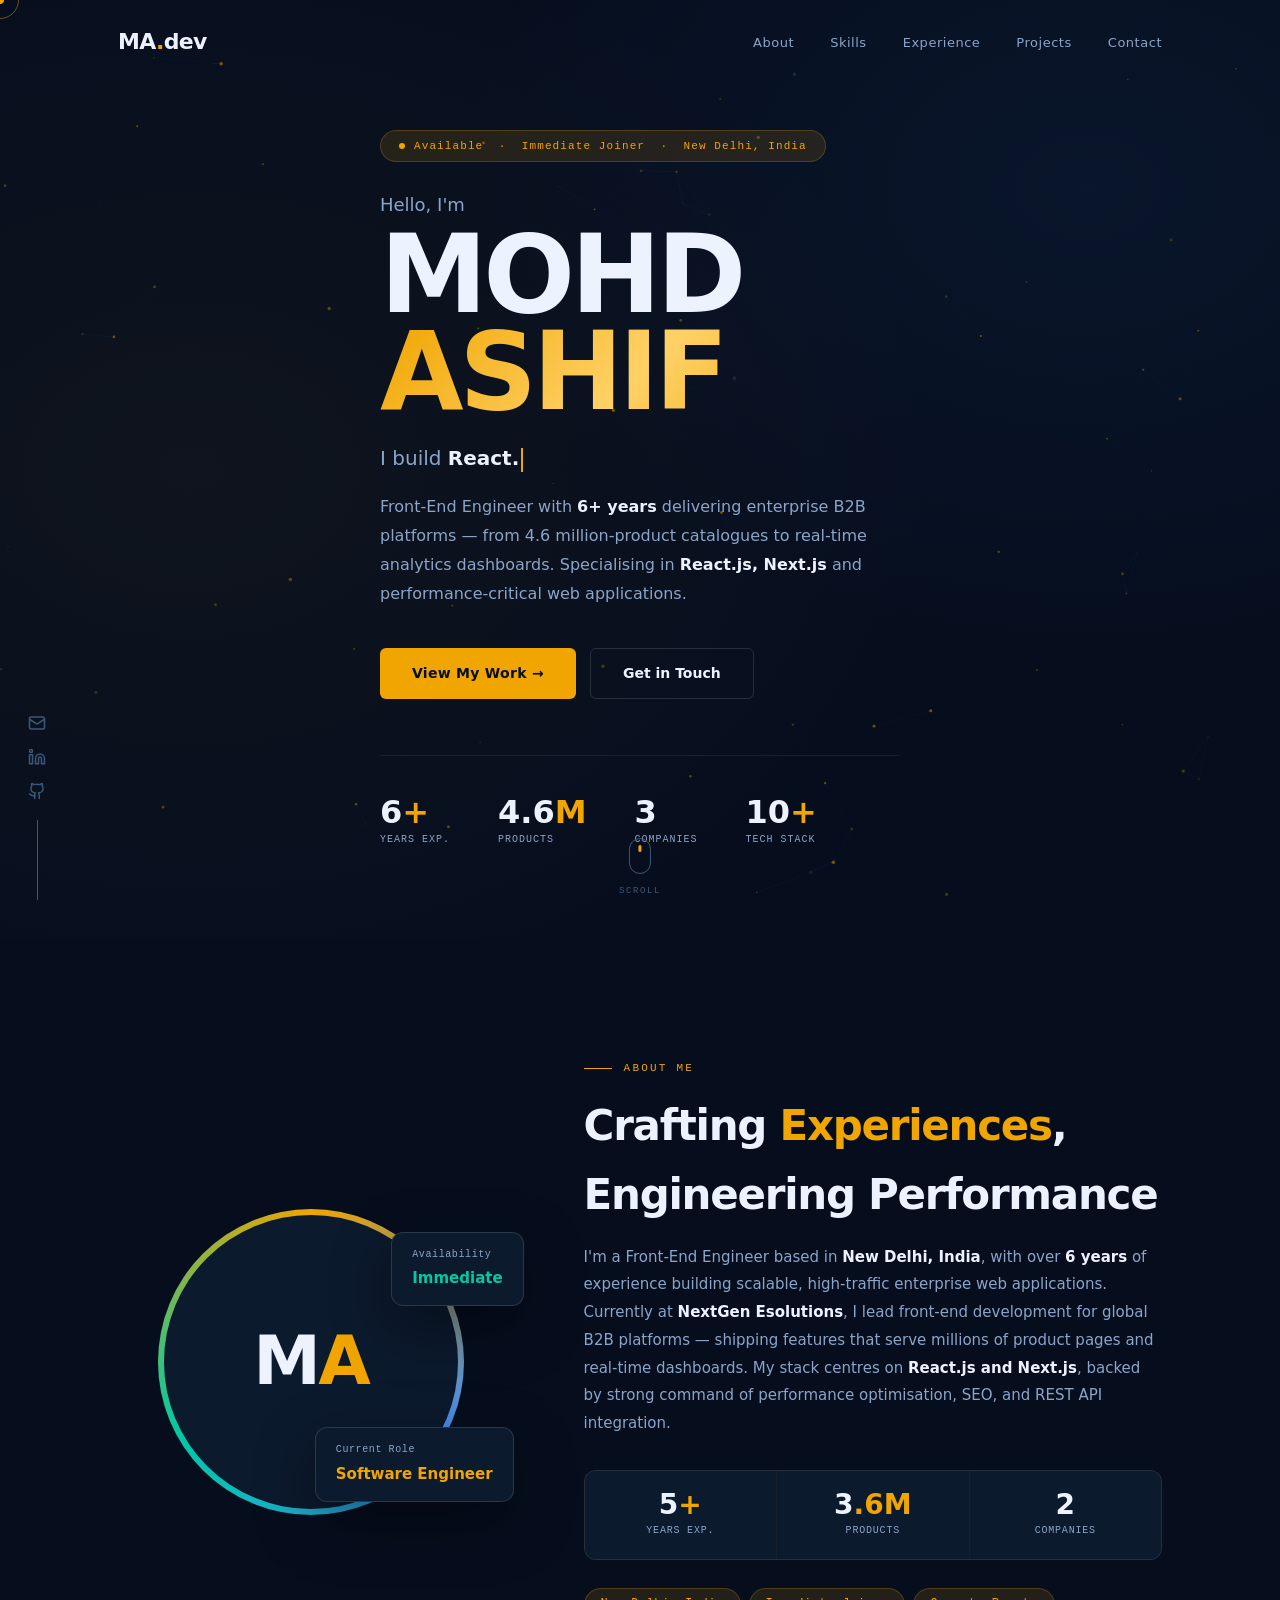
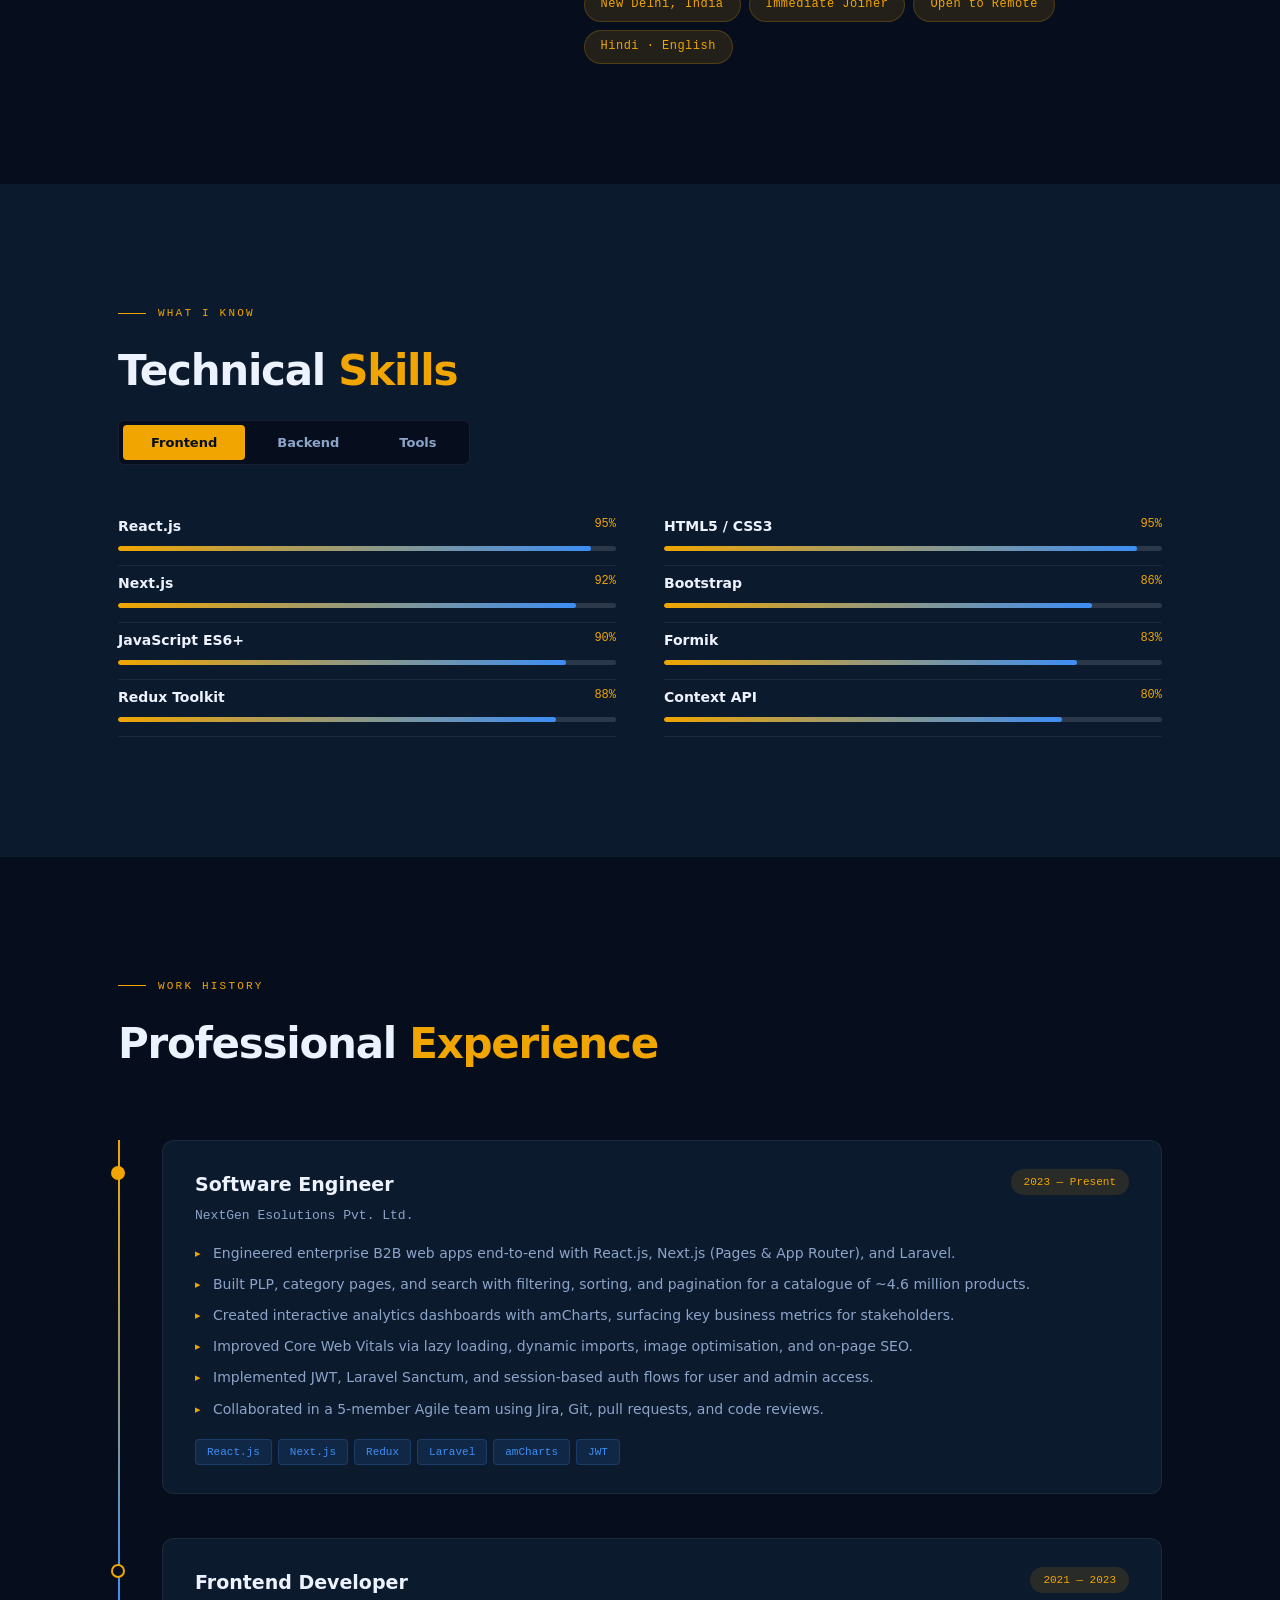
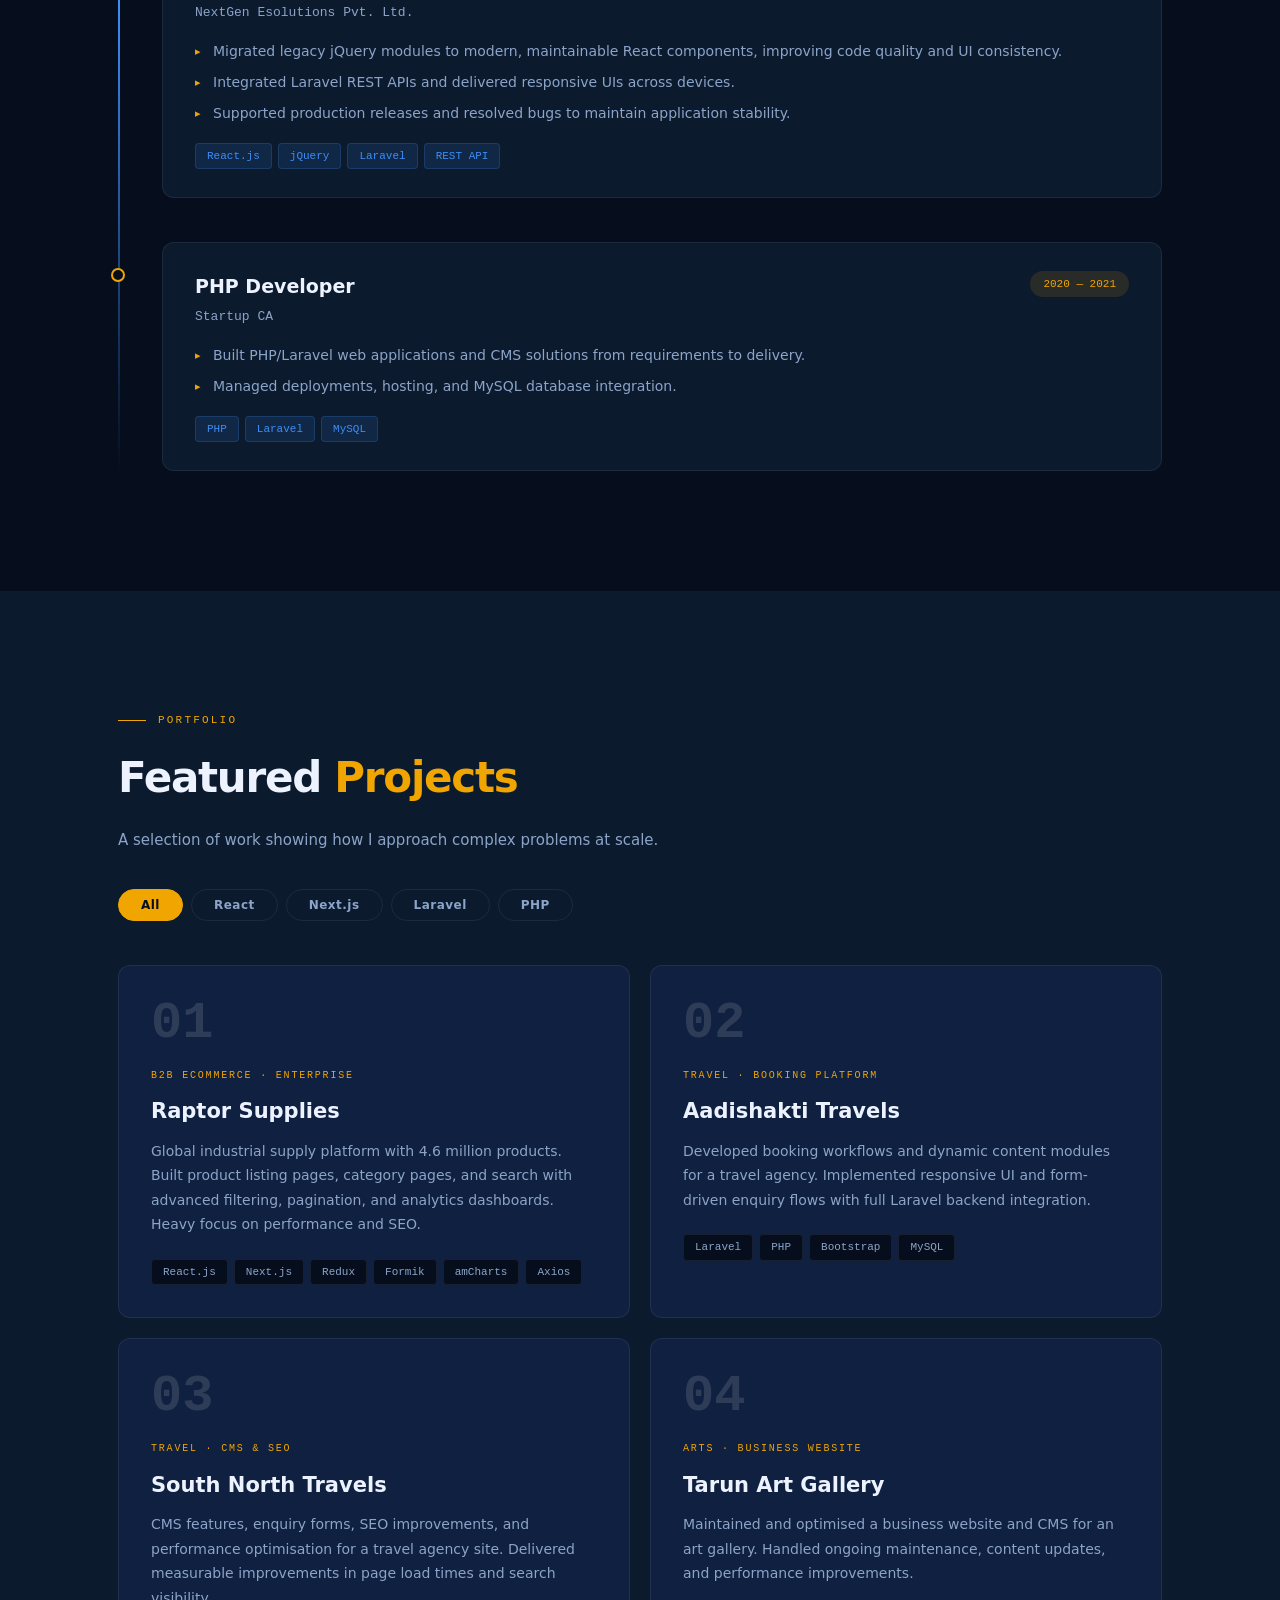
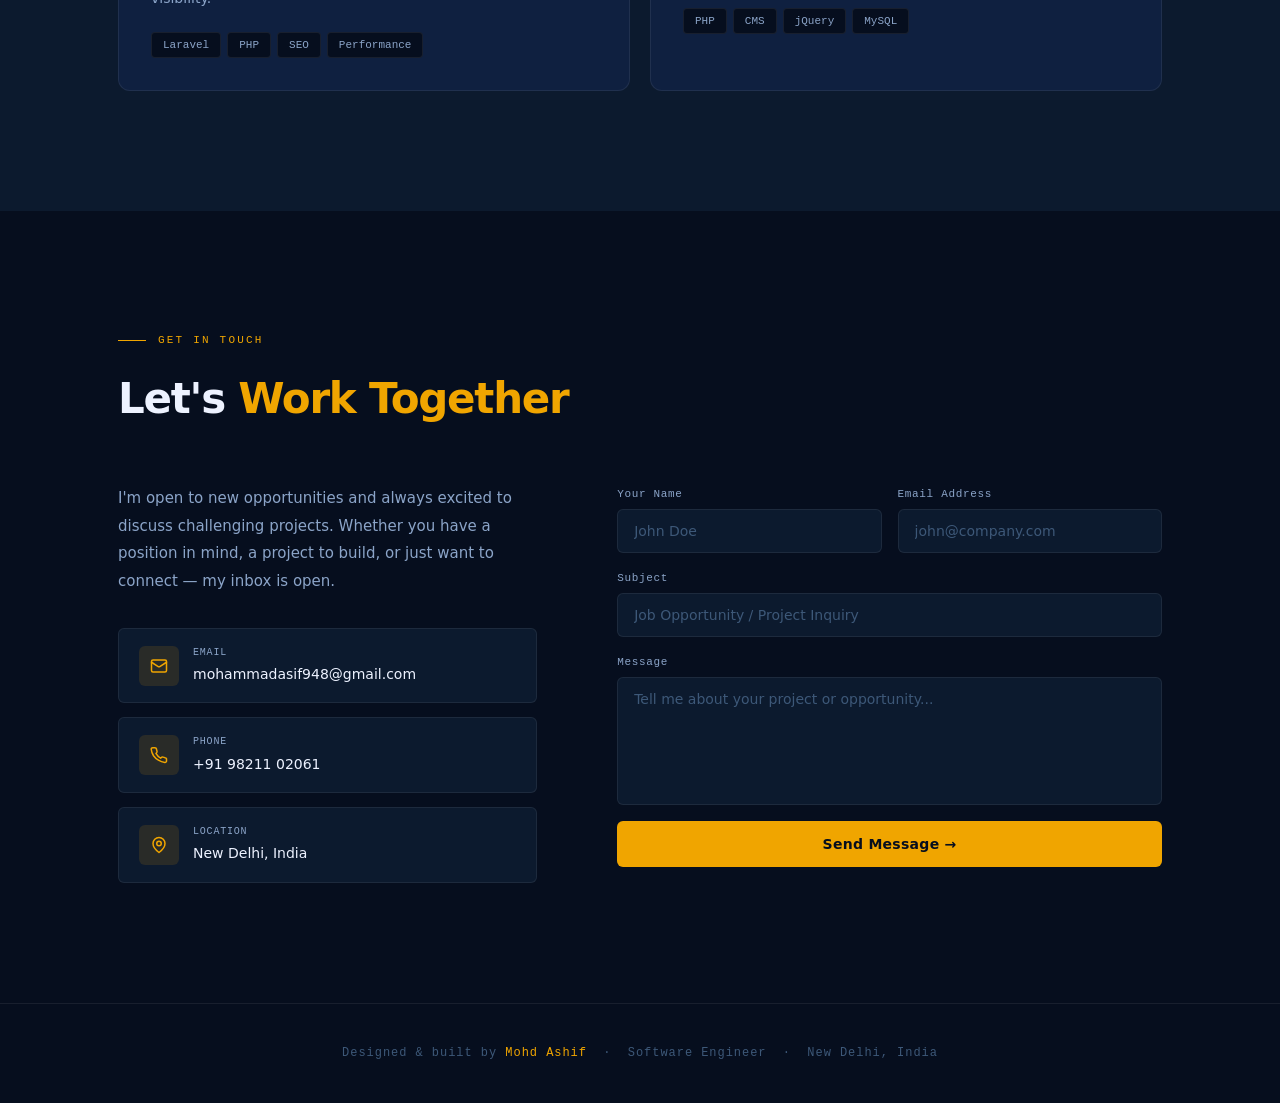
==== index.html @ 0b7b046f "feat: add initial portfolio website structure with sections for hero, about, skills, experience, pro" ====
<!DOCTYPE html>
<html lang="en">
<head>
  <meta charset="UTF-8" />
  <meta name="viewport" content="width=device-width, initial-scale=1.0" />
  <title>Mohd Ashif — Software Engineer</title>
  <meta name="description" content="Mohd Ashif is a Front-End Engineer based in New Delhi, India, with 6+ years of experience building scalable, high-traffic enterprise web applications. Specialising in React.js and Next.js." />
  <link rel="stylesheet" href="assets/css/portfolio.css" />
</head>
<body>

<!-- ── PRELOADER ── -->
<div id="loader">
  <div class="ld-logo">M<em>A</em></div>
  <div class="ld-track"><div class="ld-bar"></div></div>
</div>

<!-- ── CURSOR ── -->
<div id="cur-dot"></div>
<div id="cur-ring"></div>

<!-- ── SCROLL PROGRESS ── -->
<div id="prog"></div>

<!-- ── BACK TO TOP ── -->
<button id="btt" aria-label="Back to top">&#8679;</button>

<!-- ── SOCIAL SIDEBAR ── -->
<div class="sidebar">
  <a href="mailto:mohammadasif948@gmail.com" title="Email">
    <svg width="18" height="18" viewBox="0 0 24 24" fill="none" stroke="currentColor" stroke-width="2" stroke-linecap="round" stroke-linejoin="round"><rect x="2" y="4" width="20" height="16" rx="2"/><path d="m22 7-8.97 5.7a1.94 1.94 0 0 1-2.06 0L2 7"/></svg>
  </a>
  <a href="https://www.linkedin.com/in/mohd-ashif-783567151/" target="_blank" rel="noopener" title="LinkedIn">
    <svg width="18" height="18" viewBox="0 0 24 24" fill="none" stroke="currentColor" stroke-width="2" stroke-linecap="round" stroke-linejoin="round"><path d="M16 8a6 6 0 0 1 6 6v7h-4v-7a2 2 0 0 0-2-2 2 2 0 0 0-2 2v7h-4v-7a6 6 0 0 1 6-6z"/><rect x="2" y="9" width="4" height="12"/><circle cx="4" cy="4" r="2"/></svg>
  </a>
  <a href="https://github.com/mohammad-ashif-cloud" target="_blank" rel="noopener" title="GitHub">
    <svg width="18" height="18" viewBox="0 0 24 24" fill="none" stroke="currentColor" stroke-width="2" stroke-linecap="round" stroke-linejoin="round"><path d="M15 22v-4a4.8 4.8 0 0 0-1-3.5c3 0 6-2 6-5.5.08-1.25-.27-2.48-1-3.5.28-1.15.28-2.35 0-3.5 0 0-1 0-3 1.5-2.64-.5-5.36-.5-8 0C6 2 5 2 5 2c-.3 1.15-.3 2.35 0 3.5A5.403 5.403 0 0 0 4 9c0 3.5 3 5.5 6 5.5-.39.49-.68 1.05-.85 1.65-.17.6-.22 1.23-.15 1.85v4"/><path d="M9 18c-4.51 2-5-2-7-2"/></svg>
  </a>
</div>

<!-- ── HEADER ── -->
<header id="hdr">
  <div class="hdr-in">
    <a href="#" class="logo">MA<em>.</em>dev</a>
    <ul class="nav-list">
      <li><a href="#about">About</a></li>
      <li><a href="#skills">Skills</a></li>
      <li><a href="#exp">Experience</a></li>
      <li><a href="#proj">Projects</a></li>
      <li><a href="#contact">Contact</a></li>
    </ul>
    <button class="burger" id="burger" aria-label="Menu">
      <span></span><span></span><span></span>
    </button>
  </div>
</header>

<!-- ── MOBILE MENU ── -->
<div id="mob">
  <nav>
    <a href="#about">About</a>
    <a href="#skills">Skills</a>
    <a href="#exp">Experience</a>
    <a href="#proj">Projects</a>
    <a href="#contact">Contact</a>
  </nav>
</div>

<!-- ══════════════ HERO ══════════════ -->
<section id="hero">
  <canvas id="canvas"></canvas>
  <div class="hero-gfx"></div>
  <div class="wrap">
    <div class="hero-body">
      <div class="hero-pill reveal"><div class="pill-dot"></div>Available &nbsp;&middot;&nbsp; Immediate Joiner &nbsp;&middot;&nbsp; New Delhi, India</div>
      <p class="hero-hi reveal d1">Hello, I'm</p>
      <h1 class="hero-name reveal d2">
        <span class="f">MOHD</span>
        <span class="l">ASHIF</span>
      </h1>
      <p class="typed-line reveal d3">I build <strong id="typed"></strong><span id="tcursor"></span></p>
      <p class="hero-desc reveal d4">
        Front-End Engineer with <strong>6+ years</strong> delivering enterprise B2B platforms &mdash;
        from 4.6 million-product catalogues to real-time analytics dashboards.
        Specialising in <strong>React.js, Next.js</strong> and performance-critical web applications.
      </p>
      <div class="cta-row reveal d4">
        <a href="#proj" class="btn-p">View My Work &rarr;</a>
        <a href="#contact" class="btn-s">Get in Touch</a>
      </div>
      <div class="hero-nums reveal">
        <div class="hnum"><div class="hnum-n">6<em>+</em></div><div class="hnum-l">Years Exp.</div></div>
        <div class="hnum"><div class="hnum-n">4.6<em>M</em></div><div class="hnum-l">Products</div></div>
        <div class="hnum"><div class="hnum-n">3</div><div class="hnum-l">Companies</div></div>
        <div class="hnum"><div class="hnum-n">10<em>+</em></div><div class="hnum-l">Tech Stack</div></div>
      </div>
    </div>
  </div>
  <div class="scroll-ind"><div class="scroll-mouse"></div><span>Scroll</span></div>
</section>

<!-- ══════════════ ABOUT ══════════════ -->
<section id="about">
  <div class="wrap">
    <div class="about-grid">
      <div class="av-wrap reveal">
        <div class="av-frame">
          <div class="av-spin"></div>
          <div class="av-inner">M<em>A</em></div>
        </div>
        <div class="av-badge">
          <div class="av-badge-l">Current Role</div>
          <div class="av-badge-v">Software Engineer</div>
        </div>
        <div class="av-badge-2" style="top:20px;right:-20px;background:var(--bg-2);border:1px solid var(--border-2);border-radius:var(--r);padding:14px 20px;box-shadow:var(--shadow)">
          <div class="av-badge-l">Availability</div>
          <div class="av-badge-v" style="color:var(--teal)">Immediate</div>
        </div>
      </div>
      <div>
        <div class="tag reveal">About Me</div>
        <h2 class="h2 reveal d1">Crafting <em>Experiences</em>,<br>Engineering Performance</h2>
        <p class="about-text reveal d2">
          I'm a Front-End Engineer based in <strong>New Delhi, India</strong>, with over <strong>6 years</strong>
          of experience building scalable, high-traffic enterprise web applications. Currently at
          <strong>NextGen Esolutions</strong>, I lead front-end development for global B2B platforms &mdash;
          shipping features that serve millions of product pages and real-time dashboards.
          My stack centres on <strong>React.js and Next.js</strong>, backed by strong command of
          performance optimisation, SEO, and REST API integration.
        </p>
        <div class="cnt-grid reveal d3">
          <div class="cnt-cell">
            <div class="cnt-n"><span class="cnt" data-t="6">0</span><em>+</em></div>
            <div class="cnt-l">Years Exp.</div>
          </div>
          <div class="cnt-cell">
            <div class="cnt-n"><span class="cnt" data-t="4">0</span><em>.6M</em></div>
            <div class="cnt-l">Products</div>
          </div>
          <div class="cnt-cell">
            <div class="cnt-n"><span class="cnt" data-t="3">0</span></div>
            <div class="cnt-l">Companies</div>
          </div>
        </div>
        <div class="about-chips reveal d4">
          <span class="chip">New Delhi, India</span>
          <span class="chip">Immediate Joiner</span>
          <span class="chip">Open to Remote</span>
          <span class="chip">Hindi &middot; English</span>
        </div>
      </div>
    </div>
  </div>
</section>

<!-- ══════════════ SKILLS ══════════════ -->
<section id="skills">
  <div class="wrap">
    <div class="tag reveal">What I Know</div>
    <h2 class="h2 reveal d1">Technical <em>Skills</em></h2>
    <div class="tab-row reveal d2">
      <button class="tbtn on" data-tab="fe">Frontend</button>
      <button class="tbtn" data-tab="be">Backend</button>
      <button class="tbtn" data-tab="tl">Tools</button>
    </div>

    <div class="tpane on" id="pfe">
      <div class="sk-grid">
        <div>
          <div class="sk-item" data-lv="95"><div class="sk-top"><span class="sk-name">React.js</span><span class="sk-pct">95%</span></div><div class="bar-track"><div class="bar-fill"></div></div></div>
          <div class="sk-item" data-lv="92"><div class="sk-top"><span class="sk-name">Next.js</span><span class="sk-pct">92%</span></div><div class="bar-track"><div class="bar-fill"></div></div></div>
          <div class="sk-item" data-lv="90"><div class="sk-top"><span class="sk-name">JavaScript ES6+</span><span class="sk-pct">90%</span></div><div class="bar-track"><div class="bar-fill"></div></div></div>
          <div class="sk-item" data-lv="88"><div class="sk-top"><span class="sk-name">Redux Toolkit</span><span class="sk-pct">88%</span></div><div class="bar-track"><div class="bar-fill"></div></div></div>
        </div>
        <div>
          <div class="sk-item" data-lv="95"><div class="sk-top"><span class="sk-name">HTML5 / CSS3</span><span class="sk-pct">95%</span></div><div class="bar-track"><div class="bar-fill"></div></div></div>
          <div class="sk-item" data-lv="86"><div class="sk-top"><span class="sk-name">Bootstrap</span><span class="sk-pct">86%</span></div><div class="bar-track"><div class="bar-fill"></div></div></div>
          <div class="sk-item" data-lv="83"><div class="sk-top"><span class="sk-name">Formik</span><span class="sk-pct">83%</span></div><div class="bar-track"><div class="bar-fill"></div></div></div>
          <div class="sk-item" data-lv="80"><div class="sk-top"><span class="sk-name">Context API</span><span class="sk-pct">80%</span></div><div class="bar-track"><div class="bar-fill"></div></div></div>
        </div>
      </div>
    </div>

    <div class="tpane" id="pbe">
      <div class="sk-grid">
        <div>
          <div class="sk-item" data-lv="85"><div class="sk-top"><span class="sk-name">Laravel</span><span class="sk-pct">85%</span></div><div class="bar-track"><div class="bar-fill"></div></div></div>
          <div class="sk-item" data-lv="80"><div class="sk-top"><span class="sk-name">PHP</span><span class="sk-pct">80%</span></div><div class="bar-track"><div class="bar-fill"></div></div></div>
          <div class="sk-item" data-lv="90"><div class="sk-top"><span class="sk-name">REST APIs / Axios</span><span class="sk-pct">90%</span></div><div class="bar-track"><div class="bar-fill"></div></div></div>
        </div>
        <div>
          <div class="sk-item" data-lv="78"><div class="sk-top"><span class="sk-name">MySQL</span><span class="sk-pct">78%</span></div><div class="bar-track"><div class="bar-fill"></div></div></div>
          <div class="sk-item" data-lv="83"><div class="sk-top"><span class="sk-name">JWT / Laravel Sanctum</span><span class="sk-pct">83%</span></div><div class="bar-track"><div class="bar-fill"></div></div></div>
          <div class="sk-item" data-lv="76"><div class="sk-top"><span class="sk-name">amCharts</span><span class="sk-pct">76%</span></div><div class="bar-track"><div class="bar-fill"></div></div></div>
        </div>
      </div>
    </div>

    <div class="tpane" id="ptl">
      <div class="tool-wrap">
        <div class="tool-chip"><div class="td g"></div>Git &amp; GitHub</div>
        <div class="tool-chip"><div class="td b"></div>Jira</div>
        <div class="tool-chip"><div class="td t"></div>Postman</div>
        <div class="tool-chip"><div class="td g"></div>npm</div>
        <div class="tool-chip"><div class="td b"></div>VS Code</div>
        <div class="tool-chip"><div class="td t"></div>Agile / Scrum</div>
        <div class="tool-chip"><div class="td g"></div>Code Reviews</div>
        <div class="tool-chip"><div class="td b"></div>Core Web Vitals</div>
        <div class="tool-chip"><div class="td t"></div>SEO Optimisation</div>
        <div class="tool-chip"><div class="td g"></div>Lazy Loading</div>
        <div class="tool-chip"><div class="td b"></div>Image Optimisation</div>
        <div class="tool-chip"><div class="td t"></div>Cross-browser Testing</div>
      </div>
    </div>
  </div>
</section>

<!-- ══════════════ EXPERIENCE ══════════════ -->
<section id="exp">
  <div class="wrap">
    <div class="tag reveal">Work History</div>
    <h2 class="h2 reveal d1">Professional <em>Experience</em></h2>
    <div style="height:48px"></div>
    <div class="tl">
      <div class="tl-item reveal">
        <div class="tl-dot live"></div>
        <div class="tl-card">
          <div class="tl-head">
            <div class="tl-role">Software Engineer</div>
            <div class="tl-when">2023 &mdash; Present</div>
          </div>
          <div class="tl-co">NextGen Esolutions Pvt. Ltd.</div>
          <ul class="tl-pts">
            <li>Engineered enterprise B2B web apps end-to-end with React.js, Next.js (Pages &amp; App Router), and Laravel.</li>
            <li>Built PLP, category pages, and search with filtering, sorting, and pagination for a catalogue of ~4.6 million products.</li>
            <li>Created interactive analytics dashboards with amCharts, surfacing key business metrics for stakeholders.</li>
            <li>Improved Core Web Vitals via lazy loading, dynamic imports, image optimisation, and on-page SEO.</li>
            <li>Implemented JWT, Laravel Sanctum, and session-based auth flows for user and admin access.</li>
            <li>Collaborated in a 5-member Agile team using Jira, Git, pull requests, and code reviews.</li>
          </ul>
          <div class="tl-tags">
            <span class="tl-tag">React.js</span><span class="tl-tag">Next.js</span>
            <span class="tl-tag">Redux</span><span class="tl-tag">Laravel</span>
            <span class="tl-tag">amCharts</span><span class="tl-tag">JWT</span>
          </div>
        </div>
      </div>
      <div class="tl-item reveal d1">
        <div class="tl-dot"></div>
        <div class="tl-card">
          <div class="tl-head">
            <div class="tl-role">Frontend Developer</div>
            <div class="tl-when">2021 &mdash; 2023</div>
          </div>
          <div class="tl-co">NextGen Esolutions Pvt. Ltd.</div>
          <ul class="tl-pts">
            <li>Migrated legacy jQuery modules to modern, maintainable React components, improving code quality and UI consistency.</li>
            <li>Integrated Laravel REST APIs and delivered responsive UIs across devices.</li>
            <li>Supported production releases and resolved bugs to maintain application stability.</li>
          </ul>
          <div class="tl-tags">
            <span class="tl-tag">React.js</span><span class="tl-tag">jQuery</span>
            <span class="tl-tag">Laravel</span><span class="tl-tag">REST API</span>
          </div>
        </div>
      </div>
      <div class="tl-item reveal d2">
        <div class="tl-dot"></div>
        <div class="tl-card">
          <div class="tl-head">
            <div class="tl-role">PHP Developer</div>
            <div class="tl-when">2020 &mdash; 2021</div>
          </div>
          <div class="tl-co">Startup CA</div>
          <ul class="tl-pts">
            <li>Built PHP/Laravel web applications and CMS solutions from requirements to delivery.</li>
            <li>Managed deployments, hosting, and MySQL database integration.</li>
          </ul>
          <div class="tl-tags">
            <span class="tl-tag">PHP</span><span class="tl-tag">Laravel</span><span class="tl-tag">MySQL</span>
          </div>
        </div>
      </div>
    </div>
  </div>
</section>

<!-- ══════════════ PROJECTS ══════════════ -->
<section id="proj">
  <div class="wrap">
    <div class="tag reveal">Portfolio</div>
    <h2 class="h2 reveal d1">Featured <em>Projects</em></h2>
    <p class="sub reveal d2" style="margin-bottom:36px">A selection of work showing how I approach complex problems at scale.</p>
    <div class="filter-row reveal d2">
      <button class="fbtn on" data-f="all">All</button>
      <button class="fbtn" data-f="react">React</button>
      <button class="fbtn" data-f="nextjs">Next.js</button>
      <button class="fbtn" data-f="laravel">Laravel</button>
      <button class="fbtn" data-f="php">PHP</button>
    </div>
    <div class="proj-grid">
      <div class="pcard tilt reveal" data-tags="react nextjs redux">
        <div class="p-num">01</div>
        <div class="p-cat">B2B eCommerce &middot; Enterprise</div>
        <h3 class="p-name">Raptor Supplies</h3>
        <p class="p-desc">Global industrial supply platform with 4.6 million products. Built product listing pages, category pages, and search with advanced filtering, pagination, and analytics dashboards. Heavy focus on performance and SEO.</p>
        <div class="p-tags">
          <span class="p-tag">React.js</span><span class="p-tag">Next.js</span>
          <span class="p-tag">Redux</span><span class="p-tag">Formik</span>
          <span class="p-tag">amCharts</span><span class="p-tag">Axios</span>
        </div>
      </div>
      <div class="pcard tilt reveal d1" data-tags="laravel php">
        <div class="p-num">02</div>
        <div class="p-cat">Travel &middot; Booking Platform</div>
        <h3 class="p-name">Aadishakti Travels</h3>
        <p class="p-desc">Developed booking workflows and dynamic content modules for a travel agency. Implemented responsive UI and form-driven enquiry flows with full Laravel backend integration.</p>
        <div class="p-tags">
          <span class="p-tag">Laravel</span><span class="p-tag">PHP</span>
          <span class="p-tag">Bootstrap</span><span class="p-tag">MySQL</span>
        </div>
      </div>
      <div class="pcard tilt reveal d2" data-tags="laravel php">
        <div class="p-num">03</div>
        <div class="p-cat">Travel &middot; CMS &amp; SEO</div>
        <h3 class="p-name">South North Travels</h3>
        <p class="p-desc">CMS features, enquiry forms, SEO improvements, and performance optimisation for a travel agency site. Delivered measurable improvements in page load times and search visibility.</p>
        <div class="p-tags">
          <span class="p-tag">Laravel</span><span class="p-tag">PHP</span>
          <span class="p-tag">SEO</span><span class="p-tag">Performance</span>
        </div>
      </div>
      <div class="pcard tilt reveal d3" data-tags="php">
        <div class="p-num">04</div>
        <div class="p-cat">Arts &middot; Business Website</div>
        <h3 class="p-name">Tarun Art Gallery</h3>
        <p class="p-desc">Maintained and optimised a business website and CMS for an art gallery. Handled ongoing maintenance, content updates, and performance improvements.</p>
        <div class="p-tags">
          <span class="p-tag">PHP</span><span class="p-tag">CMS</span>
          <span class="p-tag">jQuery</span><span class="p-tag">MySQL</span>
        </div>
      </div>
    </div>
  </div>
</section>

<!-- ══════════════ CONTACT ══════════════ -->
<section id="contact">
  <div class="wrap">
    <div class="tag reveal">Get in Touch</div>
    <h2 class="h2 reveal d1">Let's <em>Work Together</em></h2>
    <div class="con-grid">
      <div>
        <p class="con-intro reveal d2">
          I'm open to new opportunities and always excited to discuss challenging projects.
          Whether you have a position in mind, a project to build, or just want to connect &mdash;
          my inbox is open.
        </p>
        <div class="con-links reveal d3">
          <a href="mailto:mohammadasif948@gmail.com" class="con-link">
            <div class="con-icon">
              <svg width="18" height="18" viewBox="0 0 24 24" fill="none" stroke="currentColor" stroke-width="2" stroke-linecap="round" stroke-linejoin="round"><rect x="2" y="4" width="20" height="16" rx="2"/><path d="m22 7-8.97 5.7a1.94 1.94 0 0 1-2.06 0L2 7"/></svg>
            </div>
            <div><div class="con-lbl">Email</div><div class="con-val">mohammadasif948@gmail.com</div></div>
          </a>
          <a href="tel:+919821102061" class="con-link">
            <div class="con-icon">
              <svg width="18" height="18" viewBox="0 0 24 24" fill="none" stroke="currentColor" stroke-width="2" stroke-linecap="round" stroke-linejoin="round"><path d="M22 16.92v3a2 2 0 0 1-2.18 2 19.79 19.79 0 0 1-8.63-3.07A19.5 19.5 0 0 1 4.69 13a19.79 19.79 0 0 1-3.07-8.67A2 2 0 0 1 3.6 2.18h3a2 2 0 0 1 2 1.72 12.84 12.84 0 0 0 .7 2.81 2 2 0 0 1-.45 2.11L7.91 9.91a16 16 0 0 0 6.29 6.29l.91-.91a2 2 0 0 1 2.11-.45 12.84 12.84 0 0 0 2.81.7A2 2 0 0 1 22 16.92z"/></svg>
            </div>
            <div><div class="con-lbl">Phone</div><div class="con-val">+91 98211 02061</div></div>
          </a>
          <div class="con-link">
            <div class="con-icon">
              <svg width="18" height="18" viewBox="0 0 24 24" fill="none" stroke="currentColor" stroke-width="2" stroke-linecap="round" stroke-linejoin="round"><path d="M20 10c0 6-8 12-8 12s-8-6-8-12a8 8 0 0 1 16 0Z"/><circle cx="12" cy="10" r="3"/></svg>
            </div>
            <div><div class="con-lbl">Location</div><div class="con-val">New Delhi, India</div></div>
          </div>
        </div>
      </div>
      <div class="reveal d2">
        <form class="form" id="cform">
          <div class="form-row">
            <div class="fld"><label>Your Name</label><input type="text" placeholder="John Doe" required /></div>
            <div class="fld"><label>Email Address</label><input type="email" placeholder="john@company.com" required /></div>
          </div>
          <div class="fld"><label>Subject</label><input type="text" placeholder="Job Opportunity / Project Inquiry" required /></div>
          <div class="fld"><label>Message</label><textarea placeholder="Tell me about your project or opportunity..." required></textarea></div>
          <button type="submit" class="form-btn">Send Message &rarr;</button>
        </form>
        <div class="form-ok" id="fok">
          &#10003;&nbsp; Message received! I'll get back to you within 24 hours.
        </div>
      </div>
    </div>
  </div>
</section>

<!-- ── FOOTER ── -->
<footer>
  <div class="wrap">
    <p class="foot">Designed &amp; built by <em>Mohd Ashif</em> &nbsp;&middot;&nbsp; Software Engineer &nbsp;&middot;&nbsp; New Delhi, India</p>
  </div>
</footer>

<script src="assets/js/portfolio.js"></script>

</body>
</html>
---- assets/css/portfolio.css ----
/* ══════════════════════════════════════
    TOKENS
══════════════════════════════════════ */
:root {
    --bg:        #060E1E;
    --bg-2:      #0C1A2E;
    --bg-3:      #0F2040;
    --text:      #EDF2FF;
    --text-2:    #8BA4C8;
    --text-3:    #3D5878;
    --gold:      #F0A500;
    --gold-d:    rgba(240,165,0,.12);
    --gold-g:    rgba(240,165,0,.25);
    --blue:      #3D8EF5;
    --blue-d:    rgba(61,142,245,.12);
    --teal:      #00C9A7;
    --border:    rgba(255,255,255,.07);
    --border-2:  rgba(255,255,255,.13);
    --shadow:    0 20px 60px rgba(0,0,0,.45);
    --font:      'Segoe UI',system-ui,-apple-system,sans-serif;
    --mono:      'Cascadia Code','Consolas','Courier New',monospace;
    --r:         12px;
    --r-s:       6px;
    --ease:      cubic-bezier(.4,0,.2,1);
}

/* ══════════════════════════════════════
    RESET
══════════════════════════════════════ */
*,*::before,*::after{box-sizing:border-box;margin:0;padding:0}
html{scroll-behavior:smooth;overflow-x:hidden}
body{background:var(--bg);color:var(--text);font-family:var(--font);font-size:16px;line-height:1.65;overflow-x:hidden;cursor:none;-webkit-font-smoothing:antialiased}
a{color:inherit;text-decoration:none}
button{cursor:none;border:none;background:none;font-family:inherit}
ul{list-style:none}

/* ══════════════════════════════════════
    CUSTOM CURSOR
══════════════════════════════════════ */
#cur-dot{
    position:fixed;top:0;left:0;width:8px;height:8px;
    background:var(--gold);border-radius:50%;pointer-events:none;
    z-index:9999;transform:translate(-50%,-50%);
    transition:transform .1s,background .25s,width .25s,height .25s;
}
#cur-ring{
    position:fixed;top:0;left:0;width:38px;height:38px;
    border:1.5px solid rgba(240,165,0,.45);border-radius:50%;
    pointer-events:none;z-index:9998;transform:translate(-50%,-50%);
}
#cur-dot.hov{transform:translate(-50%,-50%) scale(2.2);background:var(--blue)}
#cur-ring.hov{width:58px;height:58px;border-color:rgba(61,142,245,.35)}

/* ══════════════════════════════════════
    SCROLL PROGRESS
══════════════════════════════════════ */
#prog{
    position:fixed;top:0;left:0;height:3px;width:0%;
    background:linear-gradient(90deg,var(--gold),var(--blue),var(--teal));
    z-index:2000;transition:width .08s linear;
}

/* ══════════════════════════════════════
    PRELOADER
══════════════════════════════════════ */
#loader{
    position:fixed;inset:0;background:var(--bg);z-index:10000;
    display:flex;flex-direction:column;align-items:center;justify-content:center;gap:28px;
    transition:opacity .6s var(--ease),visibility .6s;
}
#loader.out{opacity:0;visibility:hidden}
.ld-logo{font-size:64px;font-weight:900;letter-spacing:-.04em}
.ld-logo em{color:var(--gold);font-style:normal}
.ld-track{width:200px;height:2px;background:var(--border-2);border-radius:2px;overflow:hidden}
.ld-bar{height:100%;width:0%;background:linear-gradient(90deg,var(--gold),var(--blue));animation:ldbar 1.6s var(--ease) forwards}
@keyframes ldbar{0%{width:0}60%{width:68%}100%{width:100%}}

/* ══════════════════════════════════════
    HEADER
══════════════════════════════════════ */
#hdr{
    position:fixed;inset:0 0 auto;z-index:1000;
    transition:background .3s,border-color .3s,padding .3s;
}
#hdr.stuck .hdr-in{
    background:rgba(6,14,30,.92);backdrop-filter:blur(20px);
    border-bottom:1px solid var(--border);padding-top:14px;padding-bottom:14px;
}
.hdr-in{
    max-width:1140px;margin:0 auto;
    display:flex;align-items:center;justify-content:space-between;
    padding:24px 48px;transition:padding .3s var(--ease);
}
.logo{font-size:22px;font-weight:900;letter-spacing:-.03em}
.logo em{color:var(--gold);font-style:normal}
.nav-list{display:flex;gap:36px}
.nav-list a{
    font-size:13px;color:var(--text-2);letter-spacing:.04em;font-weight:500;
    position:relative;transition:color .2s;
}
.nav-list a::after{
    content:'';position:absolute;bottom:-4px;left:0;
    width:0;height:1px;background:var(--gold);transition:width .3s;
}
.nav-list a:hover,.nav-list a.on{color:var(--gold)}
.nav-list a:hover::after,.nav-list a.on::after{width:100%}
.burger{display:none;flex-direction:column;gap:5px;padding:4px;z-index:1001}
.burger span{display:block;width:24px;height:2px;background:var(--text);border-radius:2px;transition:transform .3s var(--ease),opacity .2s}
.burger.x span:nth-child(1){transform:translateY(7px) rotate(45deg)}
.burger.x span:nth-child(2){opacity:0}
.burger.x span:nth-child(3){transform:translateY(-7px) rotate(-45deg)}

/* ══════════════════════════════════════
    MOBILE MENU
══════════════════════════════════════ */
#mob{
    position:fixed;inset:0;background:rgba(6,14,30,.97);backdrop-filter:blur(20px);
    z-index:999;display:flex;align-items:center;justify-content:center;
    opacity:0;visibility:hidden;transition:opacity .35s var(--ease),visibility .35s;
}
#mob.on{opacity:1;visibility:visible}
#mob nav{display:flex;flex-direction:column;align-items:center;gap:36px}
#mob nav a{font-size:34px;font-weight:800;color:var(--text-2);transition:color .2s}
#mob nav a:hover{color:var(--gold)}

/* ══════════════════════════════════════
    LAYOUT HELPERS
══════════════════════════════════════ */
.wrap{max-width:1140px;margin:0 auto;padding:0 48px}
.tag{
    font-family:var(--mono);font-size:11px;color:var(--gold);
    letter-spacing:.2em;text-transform:uppercase;
    display:flex;align-items:center;gap:12px;margin-bottom:14px;
}
.tag::before{content:'';display:block;width:28px;height:1px;background:var(--gold);flex-shrink:0}
.h2{font-size:clamp(28px,4vw,42px);font-weight:900;letter-spacing:-.03em;margin-bottom:14px}
.h2 em{color:var(--gold);font-style:normal}
.sub{font-size:15px;color:var(--text-2);max-width:560px;line-height:1.75}
.reveal{opacity:0;transform:translateY(30px);transition:opacity .7s var(--ease),transform .7s var(--ease)}
.reveal.d1{transition-delay:.1s}.reveal.d2{transition-delay:.2s}
.reveal.d3{transition-delay:.3s}.reveal.d4{transition-delay:.4s}
.reveal.in{opacity:1;transform:none}

/* ══════════════════════════════════════
    SOCIAL SIDEBAR
══════════════════════════════════════ */
.sidebar{
    position:fixed;left:28px;bottom:0;z-index:200;
    display:flex;flex-direction:column;align-items:center;gap:16px;
}
.sidebar a{color:var(--text-3);transition:color .2s,transform .2s;display:flex}
.sidebar a:hover{color:var(--gold);transform:translateY(-3px)}
.sidebar::after{content:'';display:block;width:1px;height:80px;background:var(--text-3);margin-top:4px}

/* ══════════════════════════════════════
    HERO
══════════════════════════════════════ */
#hero{min-height:100vh;position:relative;display:flex;align-items:center;overflow:hidden}
#canvas{position:absolute;inset:0;z-index:0}
.hero-gfx{
    position:absolute;inset:0;z-index:1;
    background:
    radial-gradient(ellipse 60% 60% at 15% 50%,rgba(240,165,0,.04),transparent),
    radial-gradient(ellipse 50% 50% at 85% 20%,rgba(61,142,245,.06),transparent);
}
.hero-body{position:relative;z-index:2;padding:130px 0 90px}
.hero-pill{
    display:inline-flex;align-items:center;gap:9px;
    padding:6px 18px;background:var(--gold-d);
    border:1px solid rgba(240,165,0,.22);border-radius:50px;
    font-family:var(--mono);font-size:11px;color:var(--gold);letter-spacing:.1em;
    margin-bottom:28px;
}
.pill-dot{width:6px;height:6px;background:var(--gold);border-radius:50%;animation:pdot 2s infinite}
@keyframes pdot{0%,100%{opacity:1;transform:scale(1)}50%{opacity:.4;transform:scale(.7)}}
.hero-hi{font-size:18px;color:var(--text-2);margin-bottom:6px}
.hero-name{
    font-size:clamp(54px,9vw,108px);font-weight:900;
    letter-spacing:-.04em;line-height:.9;margin-bottom:22px;
}
.hero-name .f{display:block;color:var(--text)}
.hero-name .l{
    display:block;
    background:linear-gradient(135deg,var(--gold) 0%,#FFD166 50%,#F0A500 100%);
    -webkit-background-clip:text;-webkit-text-fill-color:transparent;background-clip:text;
}
.typed-line{font-size:20px;color:var(--text-2);margin-bottom:18px;min-height:32px}
.typed-line strong{color:var(--text);font-weight:700}
#tcursor{display:inline-block;width:2px;height:24px;background:var(--gold);vertical-align:middle;margin-left:2px;animation:blink 1s step-end infinite}
@keyframes blink{0%,100%{opacity:1}50%{opacity:0}}
.hero-desc{font-size:16px;color:var(--text-2);max-width:520px;line-height:1.8;margin-bottom:40px}
.hero-desc strong{color:var(--text);font-weight:600}
.cta-row{display:flex;gap:14px;flex-wrap:wrap;margin-bottom:56px}
.btn-p{
    display:inline-flex;align-items:center;gap:8px;padding:14px 32px;
    background:var(--gold);color:#060E1E;font-weight:700;font-size:14px;
    border-radius:var(--r-s);letter-spacing:.02em;transition:background .2s,transform .2s,box-shadow .2s;
}
.btn-p:hover{background:#FFD166;transform:translateY(-3px);box-shadow:0 12px 32px var(--gold-g)}
.btn-s{
    display:inline-flex;align-items:center;gap:8px;padding:13px 32px;
    border:1.5px solid var(--border-2);color:var(--text);font-weight:600;font-size:14px;
    border-radius:var(--r-s);transition:border-color .2s,color .2s,transform .2s;
}
.btn-s:hover{border-color:var(--gold);color:var(--gold);transform:translateY(-3px)}
.hero-nums{display:flex;gap:48px;padding-top:40px;border-top:1px solid var(--border)}
.hnum{display:flex;flex-direction:column;gap:4px}
.hnum-n{font-size:32px;font-weight:900;color:var(--text);line-height:1}
.hnum-n em{color:var(--gold);font-style:normal}
.hnum-l{font-family:var(--mono);font-size:10px;color:var(--text-2);letter-spacing:.1em;text-transform:uppercase}
.scroll-ind{
    position:absolute;bottom:40px;left:50%;transform:translateX(-50%);
    display:flex;flex-direction:column;align-items:center;gap:10px;z-index:2;
}
.scroll-mouse{
    width:22px;height:36px;border:1.5px solid var(--text-3);border-radius:11px;position:relative;
}
.scroll-mouse::after{
    content:'';position:absolute;top:6px;left:50%;transform:translateX(-50%);
    width:3px;height:7px;background:var(--gold);border-radius:2px;
    animation:mscroll 1.6s ease infinite;
}
@keyframes mscroll{0%{top:6px;opacity:1}100%{top:18px;opacity:0}}
.scroll-ind span{font-family:var(--mono);font-size:9px;color:var(--text-3);letter-spacing:.18em;text-transform:uppercase}

/* ══════════════════════════════════════
    ABOUT
══════════════════════════════════════ */
#about{padding:120px 0}
.about-grid{display:grid;grid-template-columns:1fr 1.5fr;gap:80px;align-items:center}
.av-wrap{position:relative;display:flex;justify-content:center}
.av-frame{width:300px;height:300px;border-radius:50%;position:relative}
.av-spin{
    position:absolute;inset:-3px;border-radius:50%;
    background:conic-gradient(var(--gold),var(--blue),var(--teal),var(--gold));
    animation:spin 5s linear infinite;
}
@keyframes spin{to{transform:rotate(360deg)}}
.av-inner{
    position:absolute;inset:3px;border-radius:50%;background:var(--bg-2);
    display:flex;align-items:center;justify-content:center;
    font-size:68px;font-weight:900;letter-spacing:-.04em;overflow:hidden;
}
.av-inner em{color:var(--gold);font-style:normal}
.av-badge{
    position:absolute;bottom:10px;right:-10px;
    background:var(--bg-2);border:1px solid var(--border-2);
    border-radius:var(--r);padding:14px 20px;box-shadow:var(--shadow);
}
.av-badge-l{font-family:var(--mono);font-size:10px;color:var(--text-2);letter-spacing:.06em;margin-bottom:3px}
.av-badge-v{font-size:15px;font-weight:700;color:var(--gold)}
.av-badge-2{
    position:absolute;top:20px;right:-20px;
    background:var(--bg-2);border:1px solid var(--border-2);
    border-radius:var(--r);padding:14px 20px;box-shadow:var(--shadow);
}
.about-text{font-size:15px;color:var(--text-2);line-height:1.85;margin-bottom:32px}
.about-text strong{color:var(--text);font-weight:600}
.cnt-grid{display:grid;grid-template-columns:repeat(3,1fr);gap:1px;background:var(--border);border:1px solid var(--border);border-radius:var(--r);overflow:hidden;margin-bottom:28px}
.cnt-cell{background:var(--bg-2);padding:20px;text-align:center}
.cnt-n{font-size:28px;font-weight:900;color:var(--text);line-height:1;margin-bottom:4px}
.cnt-n em{color:var(--gold);font-style:normal}
.cnt-l{font-family:var(--mono);font-size:10px;color:var(--text-2);letter-spacing:.08em;text-transform:uppercase}
.about-chips{display:flex;flex-wrap:wrap;gap:8px}
.chip{
    padding:6px 16px;background:var(--gold-d);
    border:1px solid rgba(240,165,0,.22);border-radius:50px;
    color:var(--gold);font-size:12px;font-family:var(--mono);letter-spacing:.04em;
}

/* ══════════════════════════════════════
    SKILLS
══════════════════════════════════════ */
#skills{padding:120px 0;background:var(--bg-2)}
.tab-row{
    display:flex;gap:4px;background:var(--bg);border:1px solid var(--border);
    border-radius:var(--r-s);padding:4px;width:fit-content;margin-bottom:44px;
}
.tbtn{
    padding:10px 28px;border-radius:4px;font-size:13px;font-weight:600;
    color:var(--text-2);transition:background .2s,color .2s;cursor:none;
}
.tbtn.on{background:var(--gold);color:#060E1E}
.tbtn:not(.on):hover{color:var(--text)}
.tpane{display:none}.tpane.on{display:block}
.sk-grid{display:grid;grid-template-columns:1fr 1fr;gap:12px 48px}
.sk-item{padding:6px 0 14px;border-bottom:1px solid var(--border)}
.sk-top{display:flex;justify-content:space-between;margin-bottom:8px}
.sk-name{font-size:14px;font-weight:600;color:var(--text)}
.sk-pct{font-family:var(--mono);font-size:12px;color:var(--gold)}
.bar-track{height:5px;background:var(--border-2);border-radius:5px;overflow:hidden}
.bar-fill{height:100%;width:0%;background:linear-gradient(90deg,var(--gold),var(--blue));border-radius:5px;transition:width 1.3s var(--ease)}
.tool-wrap{display:flex;flex-wrap:wrap;gap:10px}
.tool-chip{
    display:flex;align-items:center;gap:9px;
    padding:11px 20px;background:var(--bg-3);border:1px solid var(--border);
    border-radius:var(--r-s);font-size:13px;color:var(--text-2);font-weight:500;
    transition:border-color .2s,color .2s,transform .2s;
}
.tool-chip:hover{border-color:var(--gold);color:var(--gold);transform:translateY(-2px)}
.td{width:7px;height:7px;border-radius:50%;flex-shrink:0}
.td.g{background:var(--gold)}.td.b{background:var(--blue)}.td.t{background:var(--teal)}

/* ══════════════════════════════════════
    EXPERIENCE
══════════════════════════════════════ */
#exp{padding:120px 0}
.tl{position:relative;padding-left:44px}
.tl::before{
    content:'';position:absolute;left:0;top:0;bottom:0;
    width:2px;background:linear-gradient(to bottom,var(--gold),var(--blue),rgba(61,142,245,0));
}
.tl-item{position:relative;margin-bottom:44px}
.tl-item:last-child{margin-bottom:0}
.tl-dot{
    position:absolute;left:-51px;top:26px;
    width:14px;height:14px;border-radius:50%;background:var(--bg);border:2px solid var(--gold);z-index:1;
}
.tl-dot.live{background:var(--gold);animation:live 2s infinite}
@keyframes live{0%,100%{box-shadow:0 0 0 0 var(--gold-g)}60%{box-shadow:0 0 0 9px transparent}}
.tl-card{
    background:var(--bg-2);border:1px solid var(--border);border-radius:var(--r);
    padding:28px 32px;position:relative;overflow:hidden;
    transition:border-color .25s,transform .25s;
}
.tl-card::before{
    content:'';position:absolute;top:0;left:0;width:3px;height:100%;
    background:linear-gradient(var(--gold),var(--blue));opacity:0;transition:opacity .3s;
}
.tl-card:hover{border-color:var(--border-2);transform:translateX(8px)}
.tl-card:hover::before{opacity:1}
.tl-head{display:flex;justify-content:space-between;align-items:flex-start;flex-wrap:wrap;gap:8px;margin-bottom:4px}
.tl-role{font-size:19px;font-weight:800;color:var(--text)}
.tl-when{
    font-family:var(--mono);font-size:11px;color:var(--gold);
    padding:4px 13px;background:var(--gold-d);border-radius:50px;white-space:nowrap;
}
.tl-co{font-family:var(--mono);font-size:13px;color:var(--text-2);margin-bottom:16px}
.tl-pts{display:flex;flex-direction:column;gap:8px;margin-bottom:18px}
.tl-pts li{font-size:14px;color:var(--text-2);padding-left:18px;position:relative;line-height:1.65}
.tl-pts li::before{content:'▸';position:absolute;left:0;color:var(--gold);font-size:11px;top:3px}
.tl-tags{display:flex;flex-wrap:wrap;gap:6px}
.tl-tag{
    font-family:var(--mono);font-size:11px;padding:3px 11px;
    background:var(--blue-d);border:1px solid rgba(61,142,245,.2);color:var(--blue);border-radius:4px;
}

/* ══════════════════════════════════════
    PROJECTS
══════════════════════════════════════ */
#proj{padding:120px 0;background:var(--bg-2)}
.filter-row{display:flex;gap:8px;flex-wrap:wrap;margin-bottom:44px}
.fbtn{
    padding:8px 22px;border:1px solid var(--border);border-radius:50px;
    font-size:12px;font-weight:600;color:var(--text-2);letter-spacing:.04em;
    transition:background .2s,border-color .2s,color .2s;cursor:none;
}
.fbtn.on,.fbtn:hover{background:var(--gold);border-color:var(--gold);color:#060E1E}
.proj-grid{display:grid;grid-template-columns:repeat(2,1fr);gap:20px}
.pcard{
    background:var(--bg-3);border:1px solid var(--border);border-radius:var(--r);
    padding:32px;position:relative;overflow:hidden;
    transform-style:preserve-3d;transition:box-shadow .3s,border-color .3s;
}
.pcard::after{
    content:'';position:absolute;inset:0;
    background:linear-gradient(135deg,rgba(240,165,0,.03),transparent,rgba(61,142,245,.03));
    opacity:0;transition:opacity .3s;
}
.pcard:hover{box-shadow:0 24px 48px rgba(0,0,0,.45),0 0 0 1px rgba(240,165,0,.12)}
.pcard:hover::after{opacity:1}
.pcard.hide{display:none}
.p-num{
    font-size:52px;font-weight:900;color:var(--border-2);line-height:1;
    margin-bottom:18px;transition:color .3s;font-family:var(--mono);
}
.pcard:hover .p-num{color:rgba(240,165,0,.1)}
.p-cat{font-family:var(--mono);font-size:10px;color:var(--gold);letter-spacing:.18em;text-transform:uppercase;margin-bottom:10px}
.p-name{font-size:21px;font-weight:800;color:var(--text);margin-bottom:10px}
.p-desc{font-size:14px;color:var(--text-2);line-height:1.75;margin-bottom:22px}
.p-tags{display:flex;flex-wrap:wrap;gap:6px}
.p-tag{font-family:var(--mono);font-size:11px;padding:3px 11px;background:var(--bg);border:1px solid var(--border);color:var(--text-2);border-radius:4px}
/* Shine sweep on hover */
.pcard::before{
    content:'';position:absolute;top:0;left:-100%;width:60%;height:100%;
    background:linear-gradient(105deg,transparent,rgba(255,255,255,.04),transparent);
    transition:left .5s ease;z-index:1;
}
.pcard:hover::before{left:130%}

/* ══════════════════════════════════════
    CONTACT
══════════════════════════════════════ */
#contact{padding:120px 0}
.con-grid{display:grid;grid-template-columns:1fr 1.3fr;gap:80px;margin-top:52px}
.con-intro{font-size:15px;color:var(--text-2);line-height:1.85;margin-bottom:32px}
.con-links{display:flex;flex-direction:column;gap:14px}
.con-link{
    display:flex;align-items:center;gap:14px;
    padding:16px 20px;background:var(--bg-2);border:1px solid var(--border);
    border-radius:var(--r-s);transition:border-color .2s,transform .2s;
}
.con-link:hover{border-color:var(--gold);transform:translateX(6px)}
.con-icon{
    width:40px;height:40px;background:var(--gold-d);border-radius:var(--r-s);
    display:flex;align-items:center;justify-content:center;color:var(--gold);flex-shrink:0;
}
.con-lbl{font-family:var(--mono);font-size:10px;color:var(--text-2);letter-spacing:.08em;text-transform:uppercase;margin-bottom:2px}
.con-val{font-size:14px;color:var(--text);font-weight:500}
.form{display:flex;flex-direction:column;gap:16px}
.form-row{display:grid;grid-template-columns:1fr 1fr;gap:16px}
.fld{display:flex;flex-direction:column;gap:6px}
.fld label{font-family:var(--mono);font-size:11px;color:var(--text-2);letter-spacing:.06em}
.fld input,.fld textarea{
    background:var(--bg-2);border:1px solid var(--border);border-radius:var(--r-s);
    padding:13px 16px;color:var(--text);font-family:var(--font);font-size:14px;
    outline:none;resize:none;transition:border-color .2s,box-shadow .2s;
}
.fld input:focus,.fld textarea:focus{border-color:var(--gold);box-shadow:0 0 0 3px var(--gold-d)}
.fld textarea{height:128px}
.fld input::placeholder,.fld textarea::placeholder{color:var(--text-3)}
.form-btn{
    display:flex;align-items:center;justify-content:center;gap:10px;
    padding:15px 32px;background:var(--gold);color:#060E1E;
    font-weight:700;font-size:14px;border-radius:var(--r-s);
    transition:background .2s,box-shadow .2s;width:100%;letter-spacing:.02em;cursor:none;
}
.form-btn:hover{background:#FFD166;box-shadow:0 8px 24px var(--gold-g)}
.form-ok{
    display:none;text-align:center;padding:32px;
    background:var(--bg-2);border:1px solid rgba(0,201,167,.3);
    border-radius:var(--r);color:var(--teal);font-weight:600;font-size:15px;line-height:1.7;
}

/* ══════════════════════════════════════
    FOOTER
══════════════════════════════════════ */
footer{padding:40px 0;border-top:1px solid var(--border);text-align:center}
.foot{font-family:var(--mono);font-size:12px;color:var(--text-3);letter-spacing:.08em}
.foot em{color:var(--gold);font-style:normal}

/* ══════════════════════════════════════
    BACK TO TOP
══════════════════════════════════════ */
#btt{
    position:fixed;bottom:32px;right:32px;
    width:46px;height:46px;background:var(--gold);color:#060E1E;
    border-radius:var(--r-s);display:flex;align-items:center;justify-content:center;
    font-size:20px;font-weight:800;z-index:500;
    opacity:0;visibility:hidden;transform:translateY(12px);
    transition:opacity .3s,visibility .3s,transform .3s,background .2s;cursor:none;
}
#btt.show{opacity:1;visibility:visible;transform:none}
#btt:hover{background:#FFD166;transform:translateY(-3px)}

/* ══════════════════════════════════════
    RESPONSIVE
══════════════════════════════════════ */
@media(max-width:960px){
    .wrap{padding:0 24px}
    .hdr-in{padding:16px 24px}
    .nav-list{display:none}
    .burger{display:flex}
    .about-grid{grid-template-columns:1fr;gap:52px}
    .av-frame{width:230px;height:230px}
    .av-inner{font-size:56px}
    .av-badge-2{display:none}
    .sk-grid{grid-template-columns:1fr}
    .proj-grid{grid-template-columns:1fr}
    .con-grid{grid-template-columns:1fr;gap:48px}
    .form-row{grid-template-columns:1fr}
    .sidebar{display:none}
    .hero-nums{gap:28px;flex-wrap:wrap}
}
@media(max-width:600px){
    .hero-name{font-size:54px}
    .cta-row{flex-direction:column}
    .btn-p,.btn-s{justify-content:center}
    #about,#skills,#exp,#proj,#contact{padding:80px 0}
}
@media(prefers-reduced-motion:reduce){
    *,*::before,*::after{animation:none!important;transition:none!important}
}
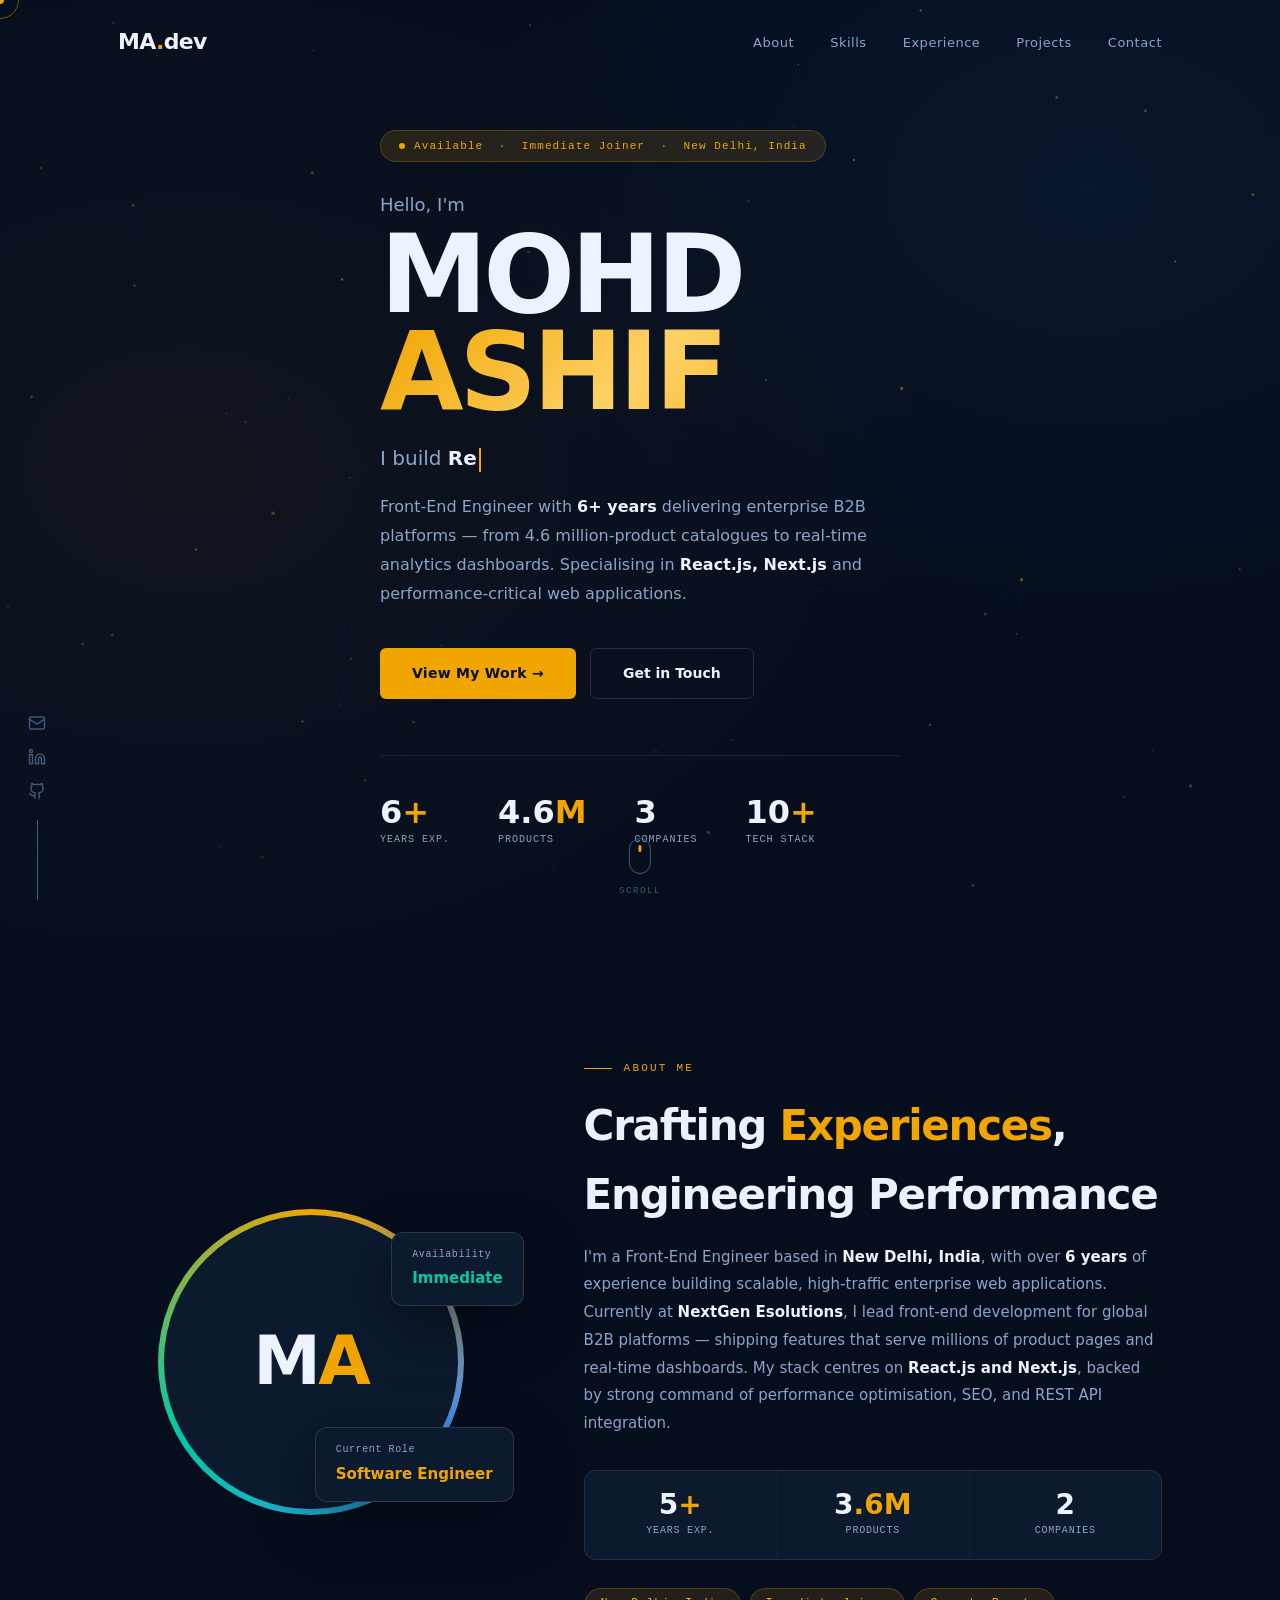
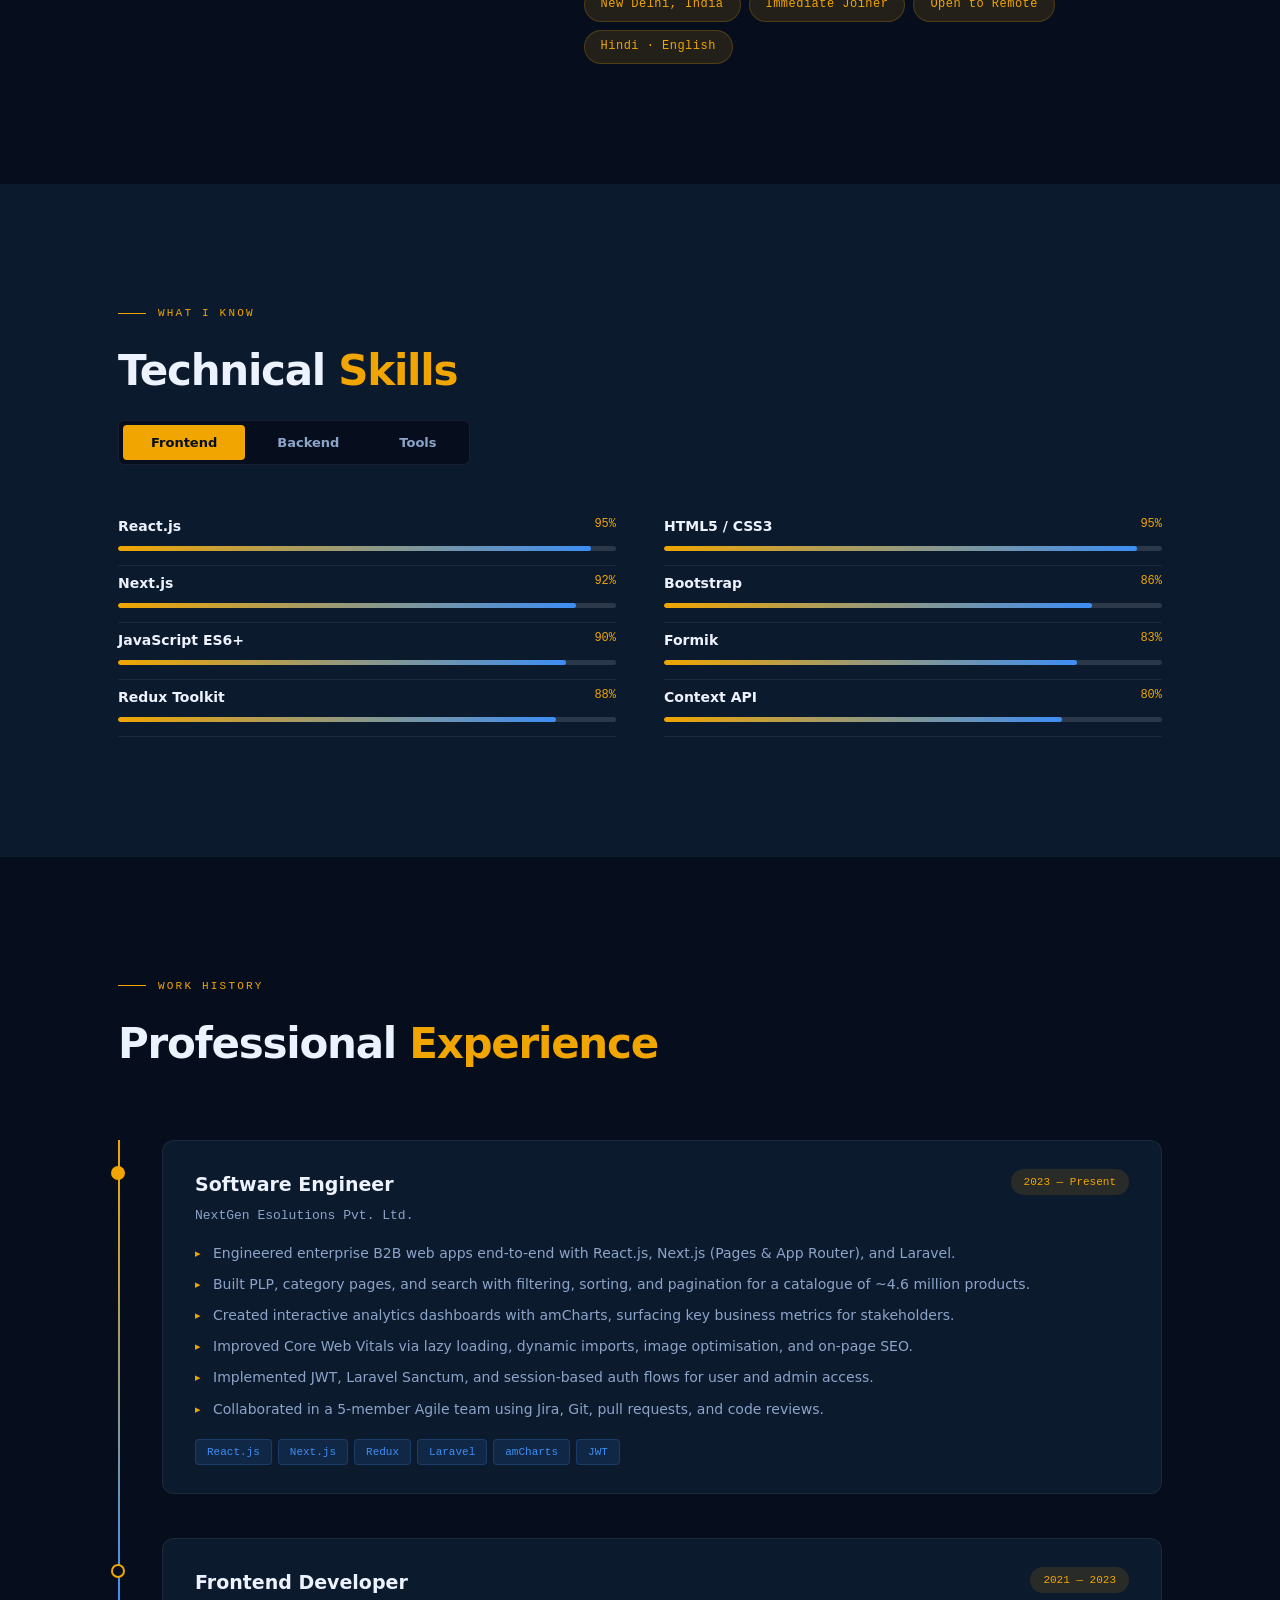
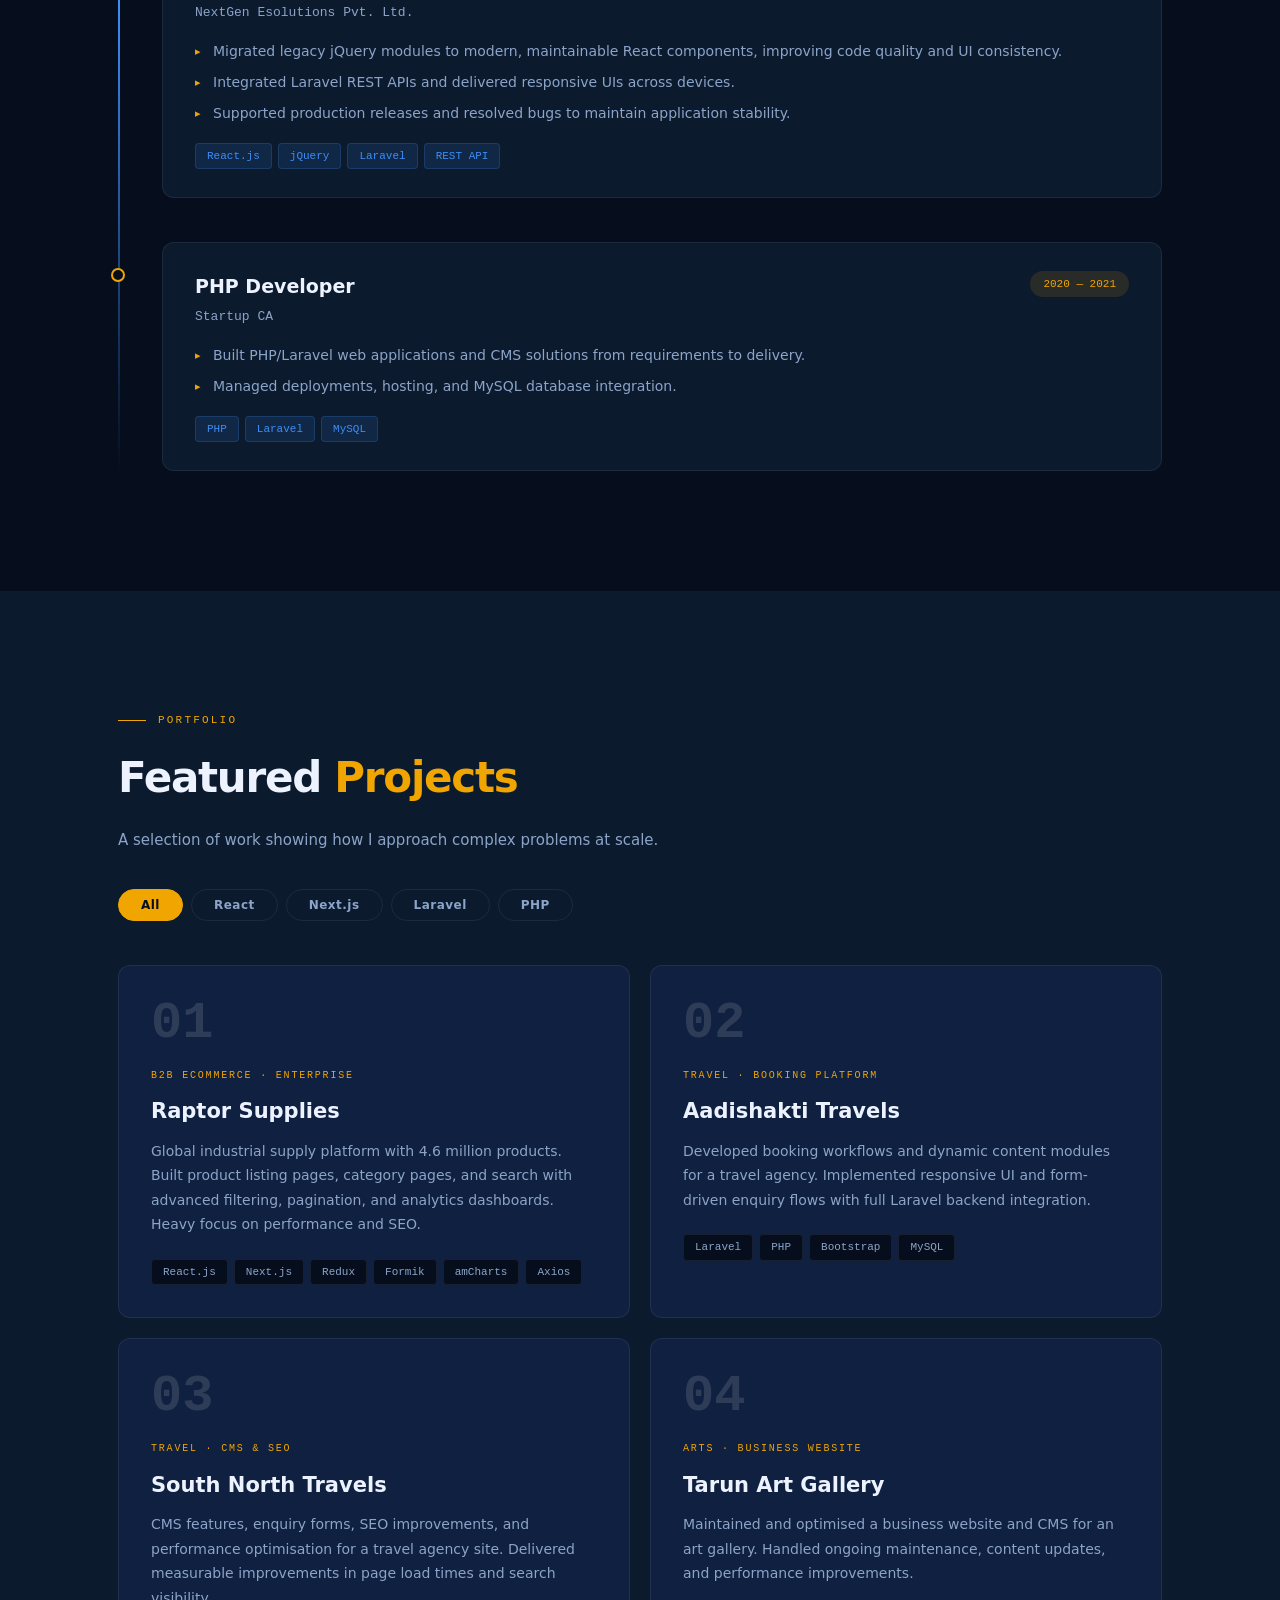
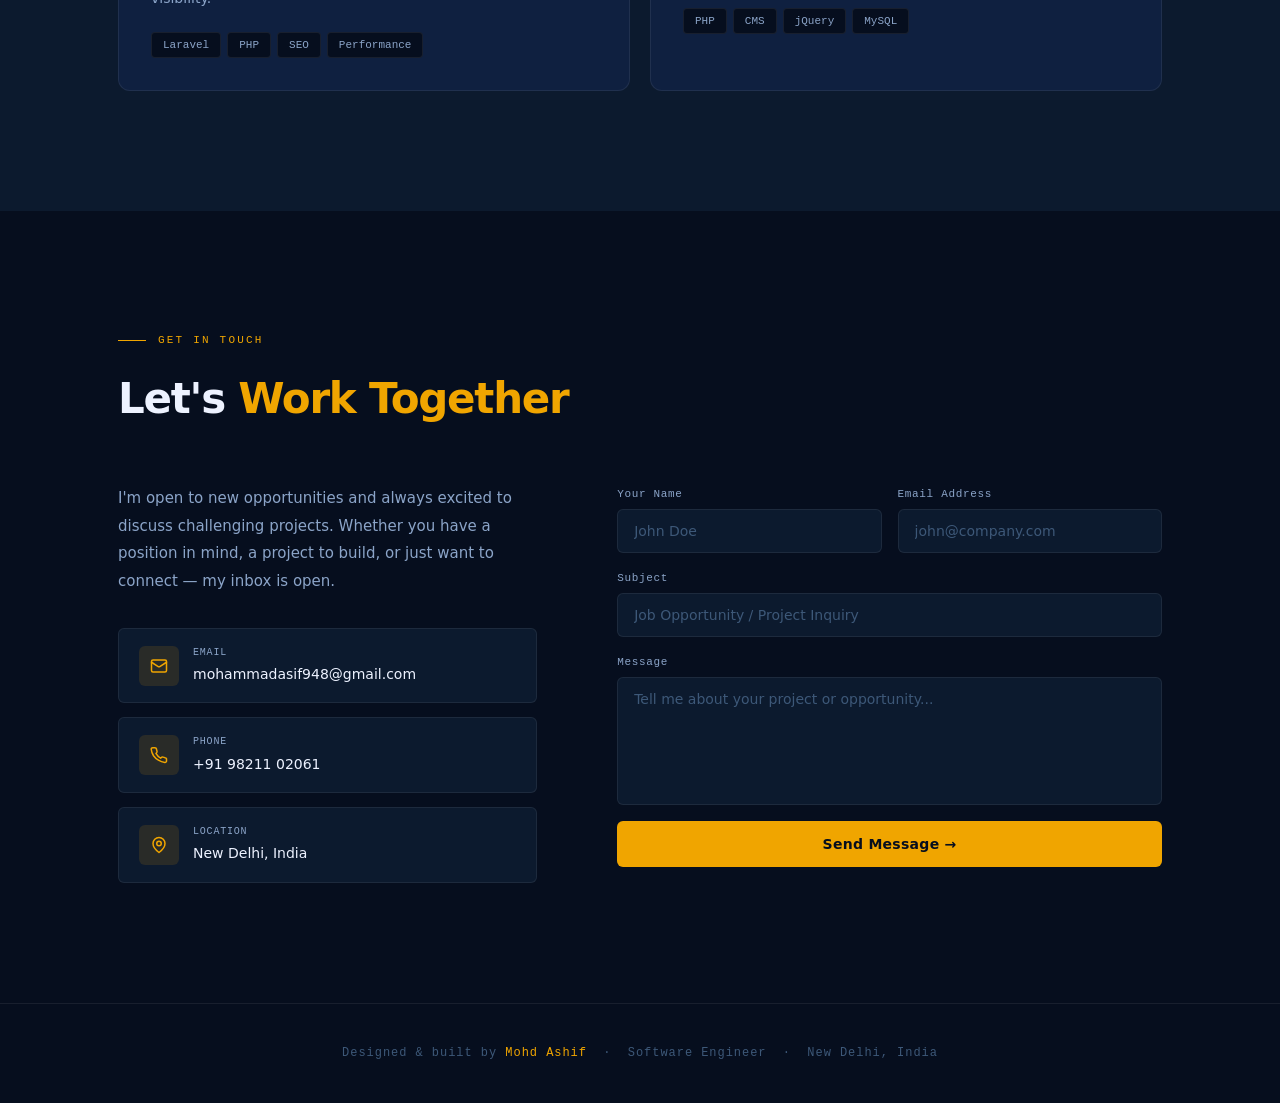
==== commit 4a201f6b: "feat: enhance contact form with async submission and improved user feedback" ====
--- a/index.html
+++ b/index.html
@@ -380,12 +380,12 @@
       <div class="reveal d2">
         <form class="form" id="cform">
           <div class="form-row">
-            <div class="fld"><label>Your Name</label><input type="text" placeholder="John Doe" required /></div>
-            <div class="fld"><label>Email Address</label><input type="email" placeholder="john@company.com" required /></div>
-          </div>
-          <div class="fld"><label>Subject</label><input type="text" placeholder="Job Opportunity / Project Inquiry" required /></div>
-          <div class="fld"><label>Message</label><textarea placeholder="Tell me about your project or opportunity..." required></textarea></div>
-          <button type="submit" class="form-btn">Send Message &rarr;</button>
+            <div class="fld"><label>Your Name</label><input type="text" name="name" placeholder="John Doe" required /></div>
+            <div class="fld"><label>Email Address</label><input type="email" name="email" placeholder="john@company.com" required /></div>
+          </div>
+          <div class="fld"><label>Subject</label><input type="text" name="subject" placeholder="Job Opportunity / Project Inquiry" required /></div>
+          <div class="fld"><label>Message</label><textarea name="message" placeholder="Tell me about your project or opportunity..." required></textarea></div>
+          <button type="submit" class="form-btn" id="form-btn">Send Message &rarr;</button>
         </form>
         <div class="form-ok" id="fok">
           &#10003;&nbsp; Message received! I'll get back to you within 24 hours.
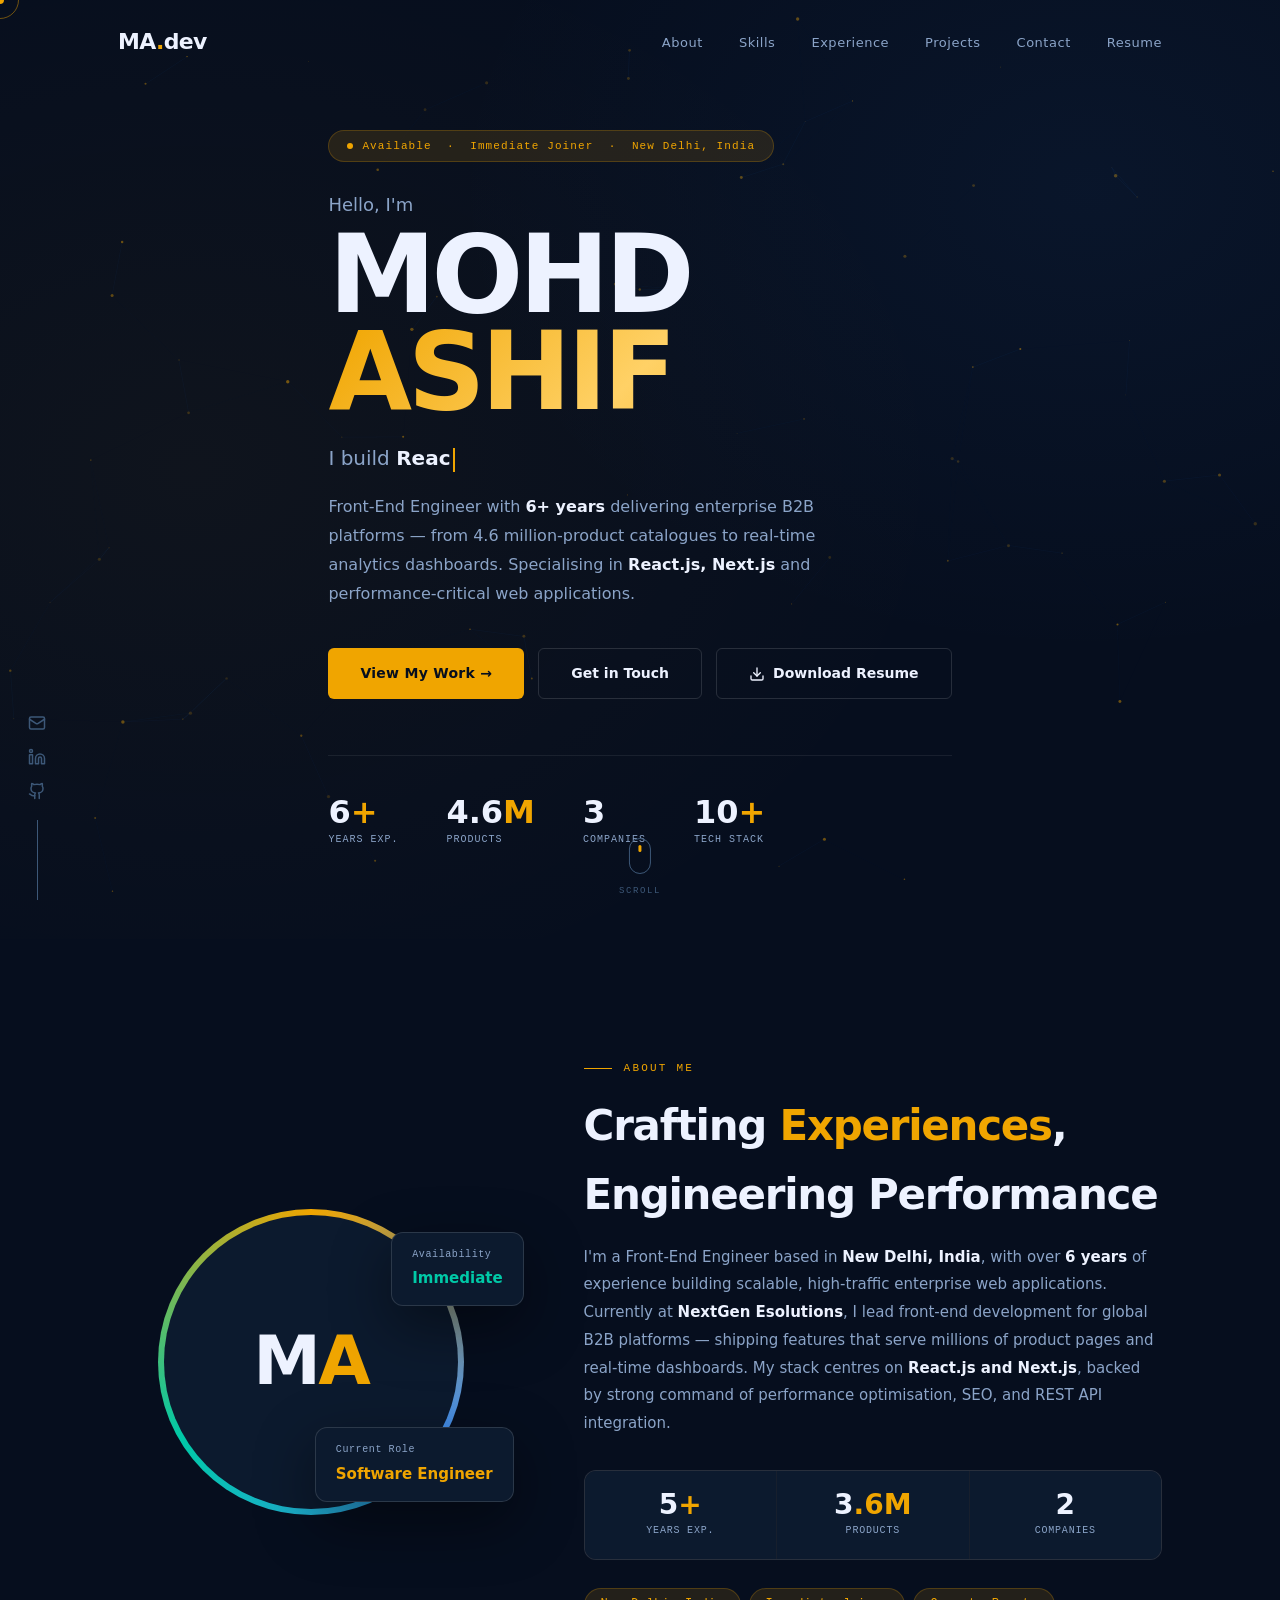
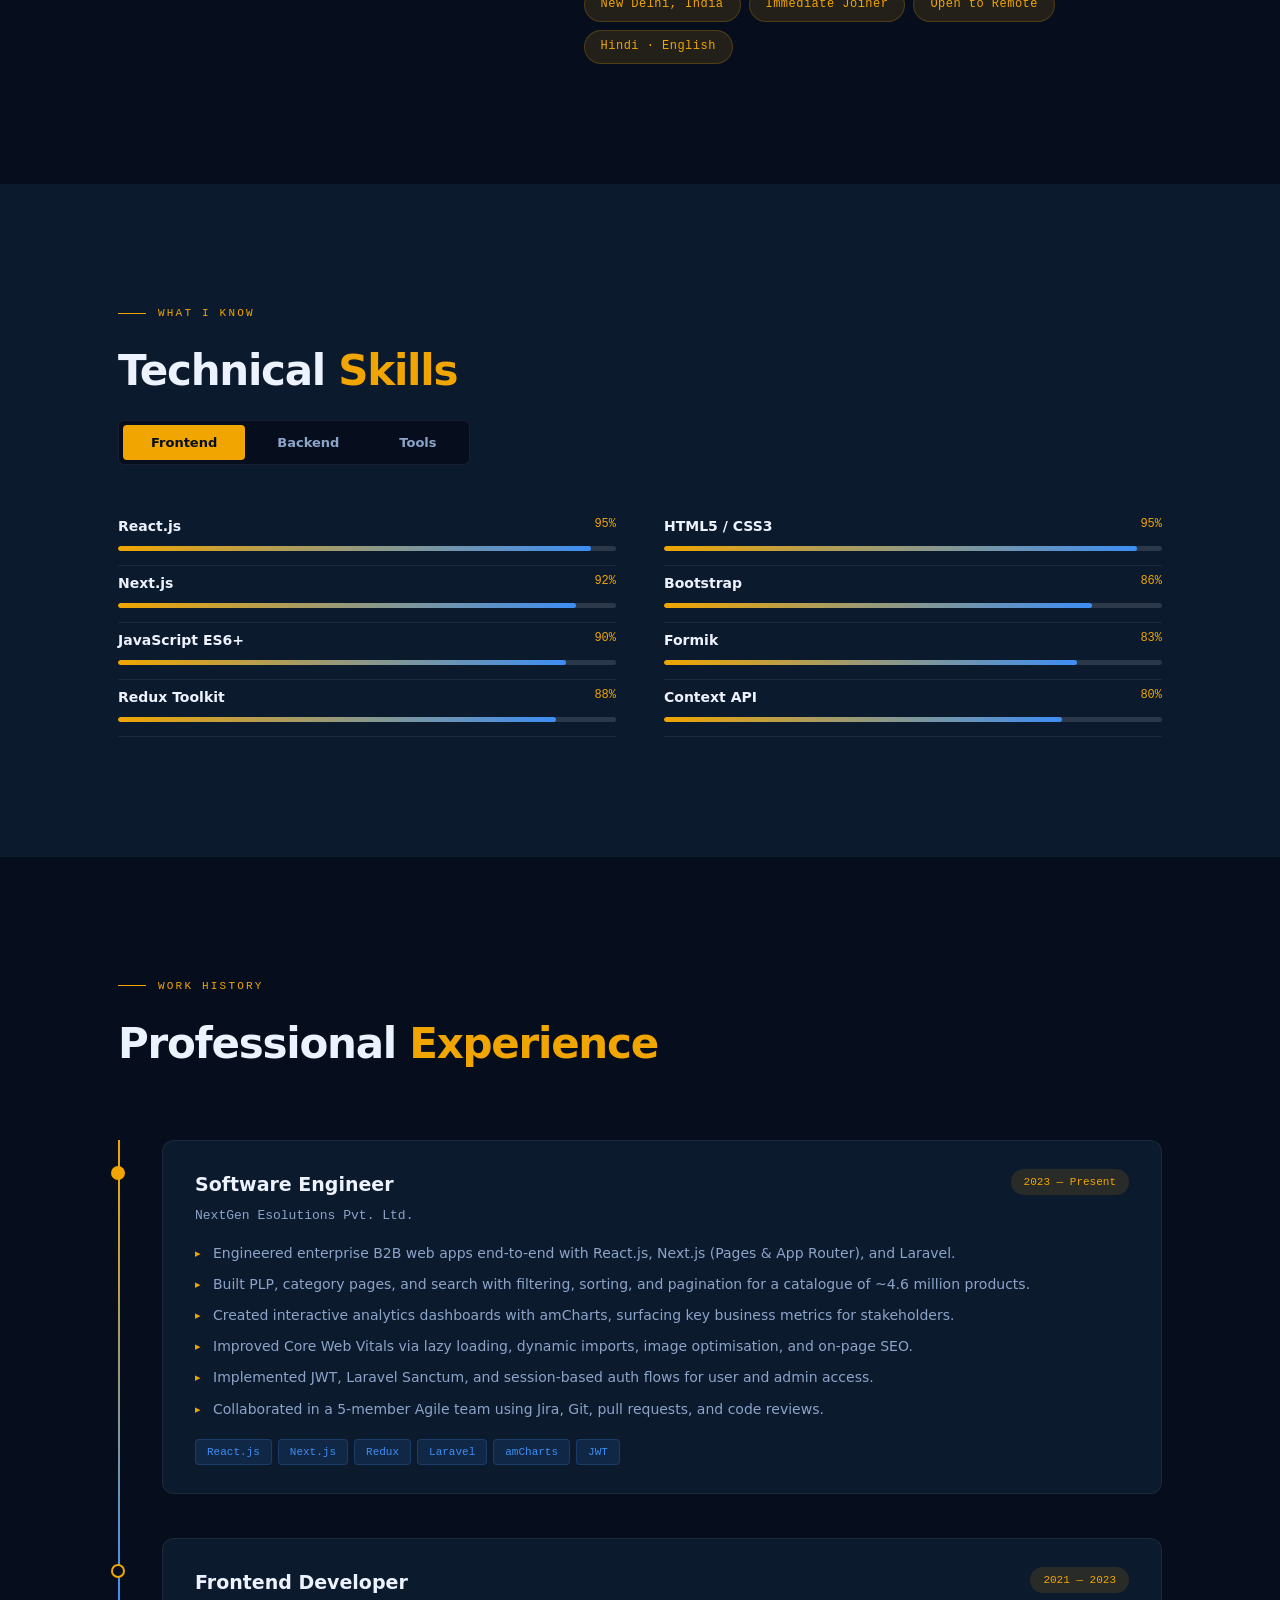
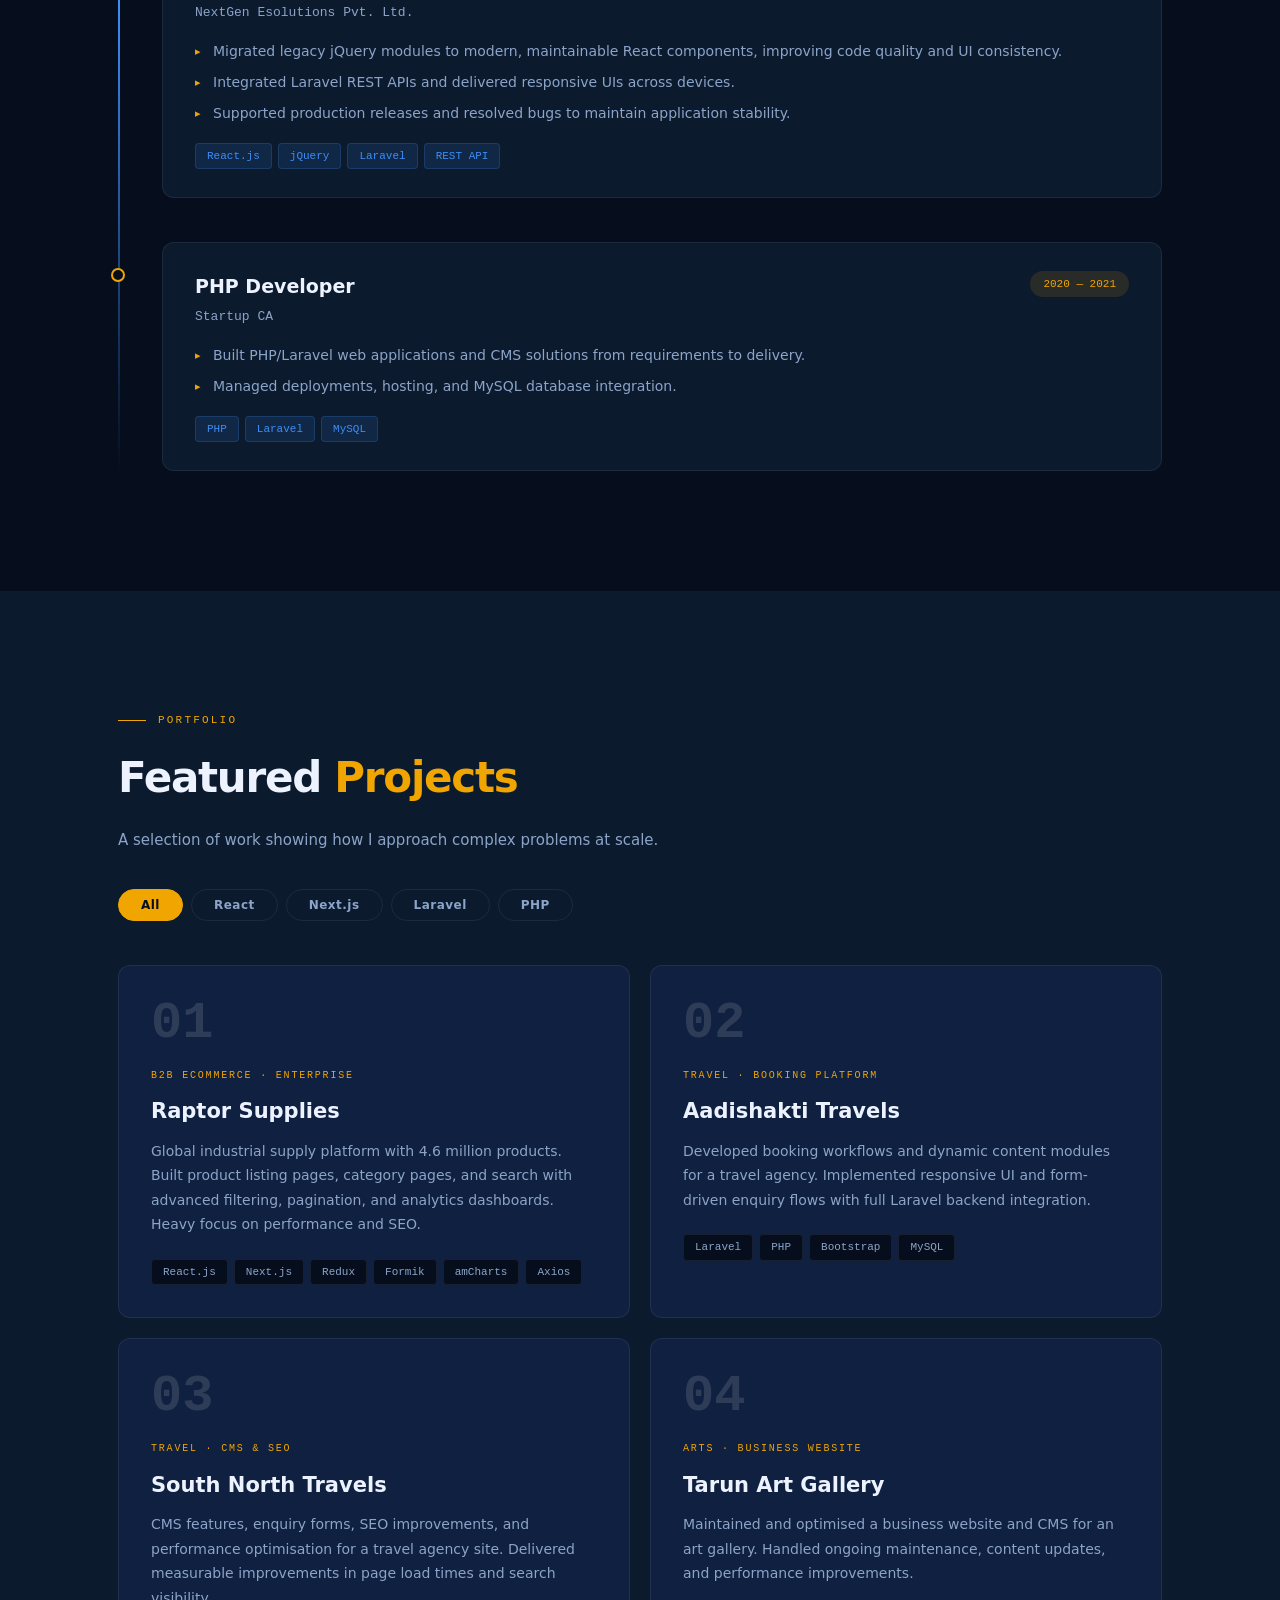
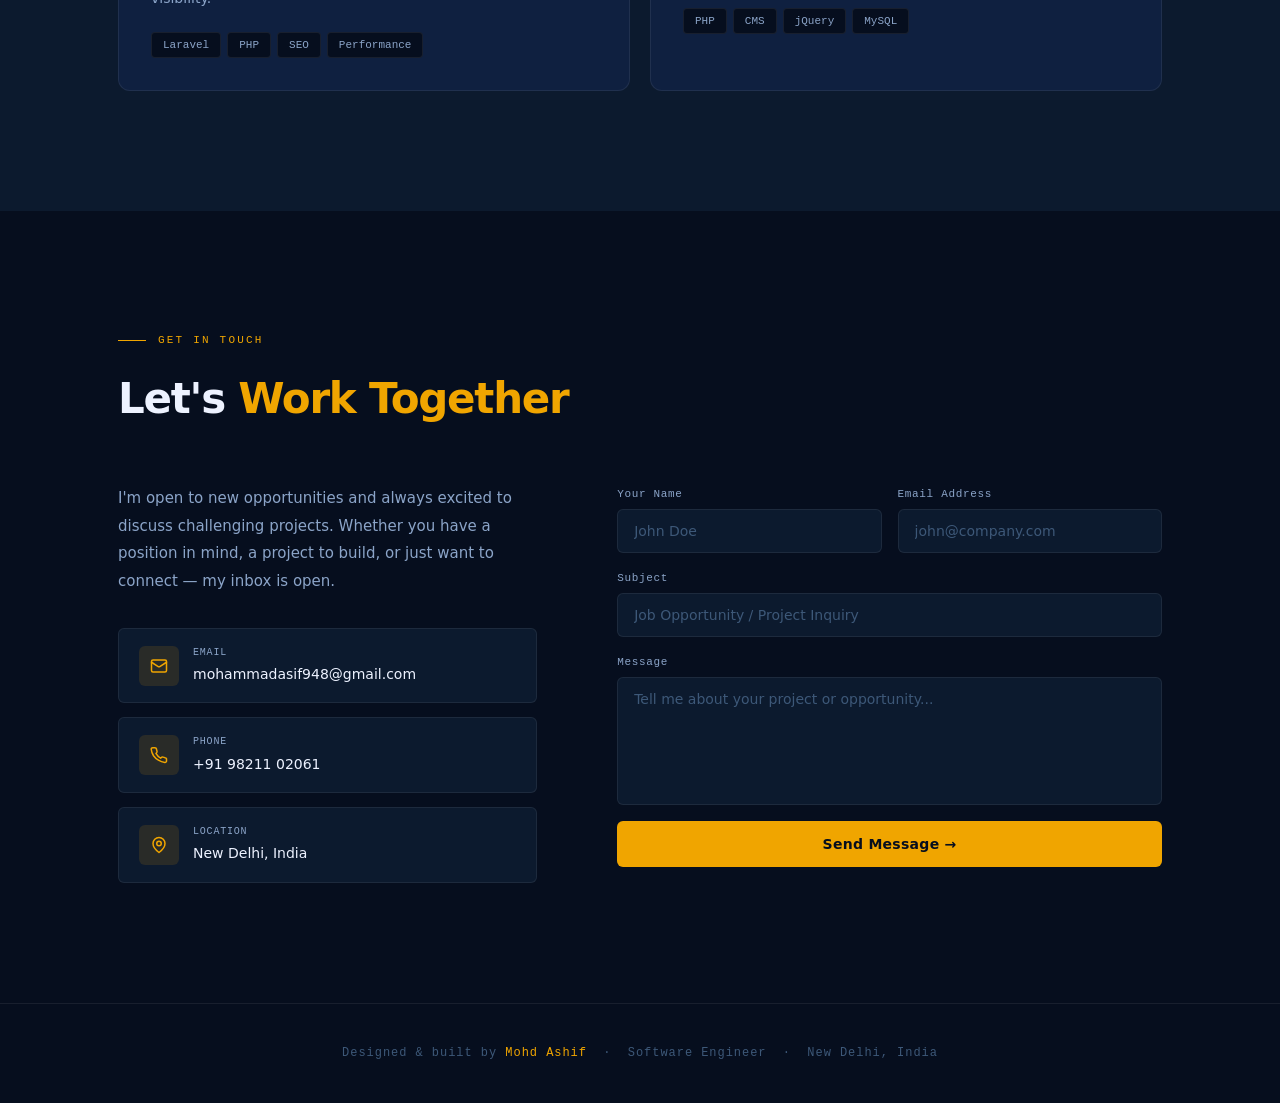
==== commit 83bc1f00: "feat: add downloadable resume link to header, mobile menu, and hero CTA" ====
--- a/index.html
+++ b/index.html
@@ -48,6 +48,7 @@
       <li><a href="#exp">Experience</a></li>
       <li><a href="#proj">Projects</a></li>
       <li><a href="#contact">Contact</a></li>
+      <li><a href="assets/files/Mohd_Ashif_Resume.pdf" download="Mohd_Ashif_Resume.pdf">Resume</a></li>
     </ul>
     <button class="burger" id="burger" aria-label="Menu">
       <span></span><span></span><span></span>
@@ -63,6 +64,7 @@
     <a href="#exp">Experience</a>
     <a href="#proj">Projects</a>
     <a href="#contact">Contact</a>
+    <a href="assets/files/Mohd_Ashif_Resume.pdf" download="Mohd_Ashif_Resume.pdf">Resume</a>
   </nav>
 </div>
 
@@ -87,6 +89,10 @@
       <div class="cta-row reveal d4">
         <a href="#proj" class="btn-p">View My Work &rarr;</a>
         <a href="#contact" class="btn-s">Get in Touch</a>
+        <a href="assets/files/Mohd_Ashif_Resume.pdf" class="btn-s" download="Mohd_Ashif_Resume.pdf">
+          <svg width="16" height="16" viewBox="0 0 24 24" fill="none" stroke="currentColor" stroke-width="2" stroke-linecap="round" stroke-linejoin="round"><path d="M21 15v4a2 2 0 0 1-2 2H5a2 2 0 0 1-2-2v-4"/><polyline points="7 10 12 15 17 10"/><line x1="12" y1="15" x2="12" y2="3"/></svg>
+          Download Resume
+        </a>
       </div>
       <div class="hero-nums reveal">
         <div class="hnum"><div class="hnum-n">6<em>+</em></div><div class="hnum-l">Years Exp.</div></div>
